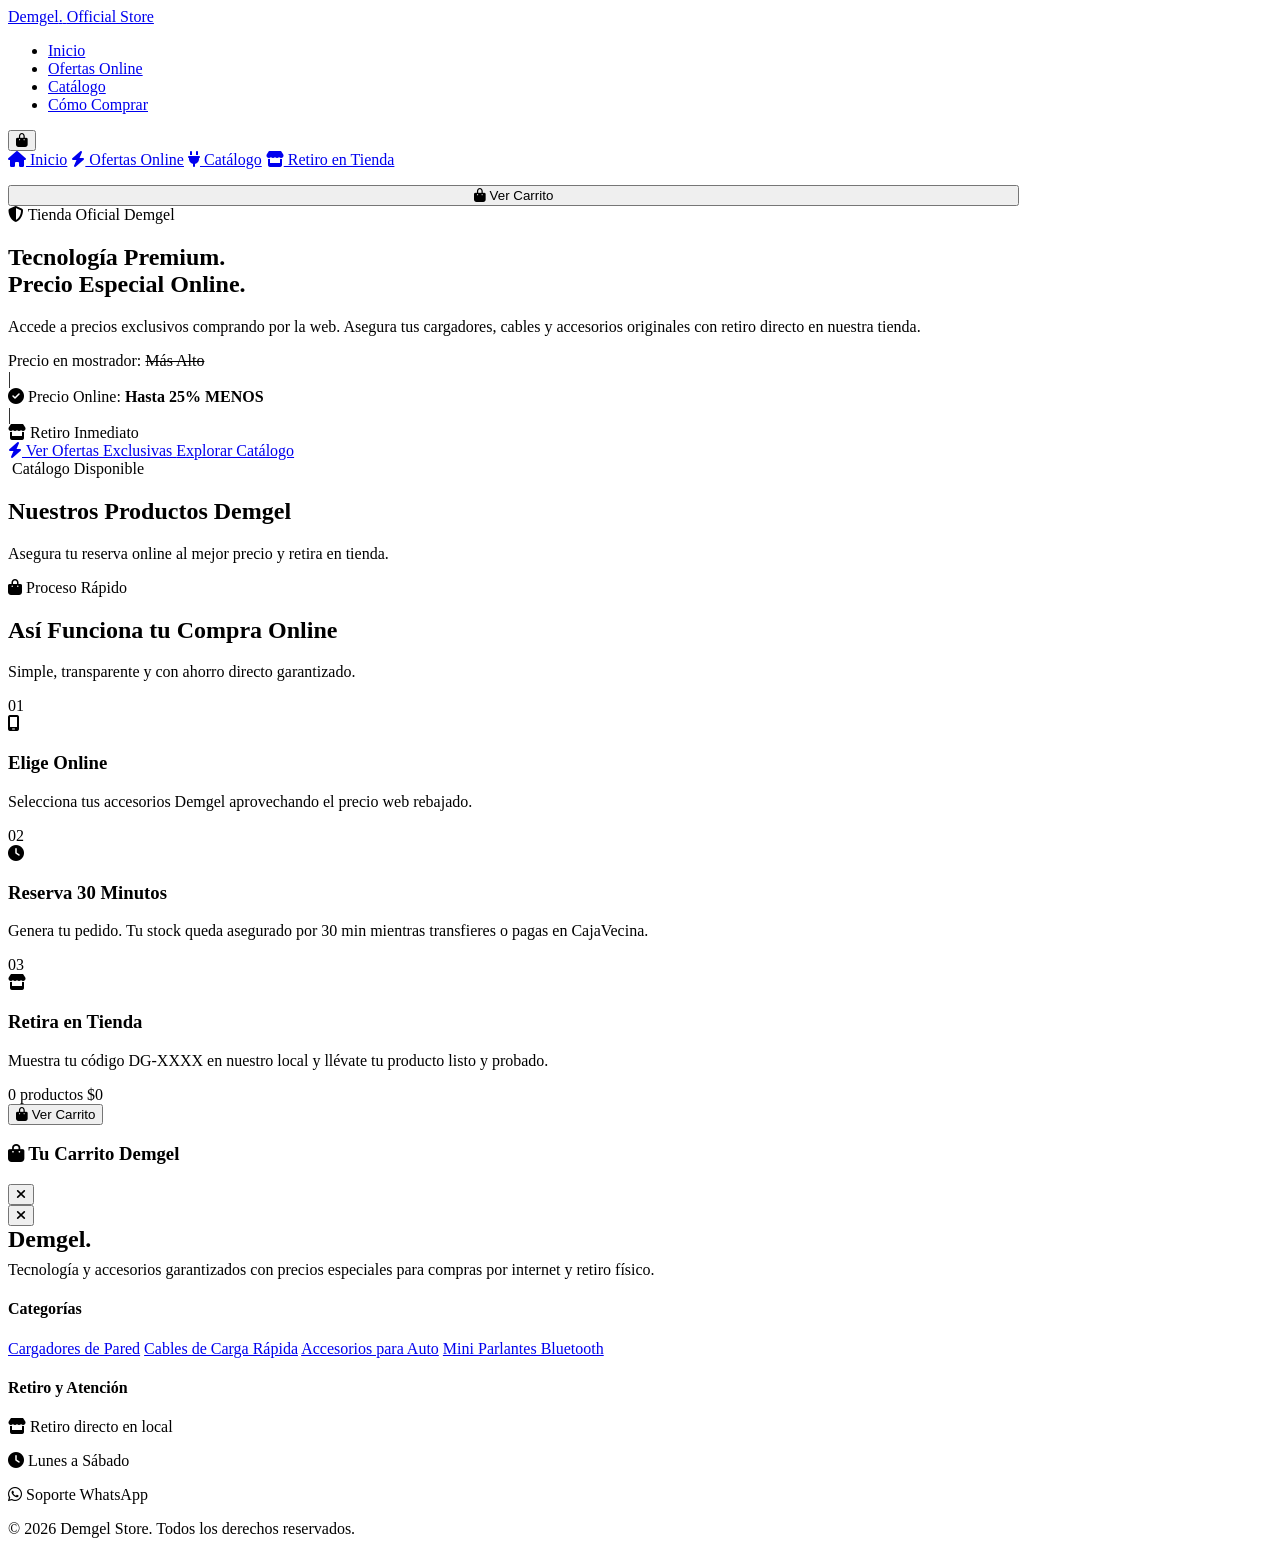
==== index.html @ e1cddb4c "Upload index.html" ====
<!DOCTYPE html>
<html lang="es">
<head>
    <meta charset="UTF-8">
    <meta name="viewport" content="width=device-width, initial-scale=1.0">
    <title>Demgel Store | Accesorios y Tecnología Premium</title>
    <meta name="description" content="Tienda oficial Demgel. Compra cargadores, cables y accesorios a precio exclusivo online con retiro presencial en tienda.">
    
    <!-- Google Fonts: Outfit -->
    <link rel="preconnect" href="https://fonts.googleapis.com">
    <link rel="preconnect" href="https://fonts.gstatic.com" crossorigin>
    <link href="https://fonts.googleapis.com/css2?family=Outfit:wght@300;400;600;700;800;900&display=swap" rel="stylesheet">
    
    <!-- Font Awesome Icons -->
    <link rel="stylesheet" href="https://cdnjs.cloudflare.com/ajax/libs/font-awesome/6.4.0/css/all.min.css">
    
    <!-- Stylesheet -->
    <link rel="stylesheet" href="css/style.css">
    <link rel="stylesheet" href="css/ofertas.css">
</head>
<body>

    <!-- ── Header / Navegación ── -->
    <header id="main-header">
        <nav class="container">
            <a href="index.html" class="logo">
                <span class="brand">Demgel<span>.</span></span>
                <span class="tagline">Official Store</span>
            </a>

            <ul class="nav-links">
                <li><a href="index.html" class="active">Inicio</a></li>
                <li><a href="#catalogo">Ofertas Online</a></li>
                <li><a href="#catalogo">Catálogo</a></li>
                <li><a href="#como-comprar">Cómo Comprar</a></li>
            </ul>

            <div class="nav-actions">
                <button class="nav-cart-btn" aria-label="Ver Carrito">
                    <i class="fas fa-shopping-bag"></i>
                    <span class="cart-counter-badge" style="display: none;">0</span>
                </button>
                <div class="nav-hamburger" id="mobile-menu-btn" role="button" aria-label="Menú móvil">
                    <span></span>
                    <span></span>
                    <span></span>
                </div>
            </div>
        </nav>
    </header>

    <!-- ── Menú Móvil Fullscreen ── -->
    <div id="mobile-menu" class="mobile-menu">
        <a href="index.html"><i class="fas fa-home"></i> Inicio</a>
        <a href="#catalogo"><i class="fas fa-bolt"></i> Ofertas Online</a>
        <a href="#catalogo"><i class="fas fa-plug"></i> Catálogo</a>
        <a href="#como-comprar"><i class="fas fa-store"></i> Retiro en Tienda</a>
        <button class="btn-primary mobile-cart-btn" style="margin-top: 1rem; width: 80%;">
            <i class="fas fa-shopping-bag"></i> Ver Carrito
        </button>
    </div>

    <!-- ── Banner Dinámico de Campaña QR (visible si source=flyer) ── -->
    <div id="qr-campaign-banner" class="qr-campaign-banner"></div>

    <main>
        <!-- ====== HERO SECTION ====== -->
        <section class="hero">
            <div class="hero-glow"></div>
            <div class="container hero-content">
                <div class="hero-eyebrow">
                    <i class="fas fa-shield-alt"></i> Tienda Oficial Demgel
                </div>

                <h1 class="hero-title">
                    Tecnología Premium.<br>
                    <span class="text-gradient">Precio Especial Online.</span>
                </h1>

                <p class="hero-subtitle">
                    Accede a precios exclusivos comprando por la web. Asegura tus cargadores, cables y accesorios originales con retiro directo en nuestra tienda.
                </p>

                <!-- Comparativa de Precios Hero -->
                <div class="hero-price-comparison-pill">
                    <div class="pill-item-store">
                        Precio en mostrador: <del>Más Alto</del>
                    </div>
                    <div class="pill-sep">|</div>
                    <div class="pill-item-online">
                        <i class="fas fa-check-circle"></i> Precio Online: <strong>Hasta 25% MENOS</strong>
                    </div>
                    <div class="pill-sep">|</div>
                    <div class="pill-item-store">
                        <i class="fas fa-store"></i> Retiro Inmediato
                    </div>
                </div>

                <div class="hero-actions">
                    <a href="#catalogo" class="btn-primary">
                        <i class="fas fa-bolt"></i> Ver Ofertas Exclusivas
                    </a>
                    <a href="#catalogo" class="btn-secondary">
                        Explorar Catálogo
                    </a>
                </div>
            </div>
        </section>

        <!-- ====== BARRA DE CATEGORÍAS ====== -->
        <section class="categories-section">
            <div class="container">
                <div id="categories-bar" class="categories-bar">
                    <!-- Inyectado dinámicamente por app.js -->
                </div>
            </div>
        </section>

        <!-- ====== CATÁLOGO DE PRODUCTOS ====== -->
        <section id="catalogo" class="products-section">
            <div class="container">
                <div class="section-header">
                    <div class="section-eyebrow">
                        <i class="fas fa-sparkles"></i> Catálogo Disponible
                    </div>
                    <h2 class="section-title">Nuestros Productos <span class="text-gradient">Demgel</span></h2>
                    <p class="section-subtitle">Asegura tu reserva online al mejor precio y retira en tienda.</p>
                </div>

                <div id="products-grid" class="products-grid">
                    <!-- Inyectado dinámicamente por app.js -->
                </div>
            </div>
        </section>

        <!-- ====== CÓMO COMPRAR (3 PASOS) ====== -->
        <section id="como-comprar" class="how-it-works">
            <div class="container">
                <div class="section-header">
                    <div class="section-eyebrow"><i class="fas fa-shopping-bag"></i> Proceso Rápido</div>
                    <h2 class="section-title">Así Funciona tu <span class="text-gradient">Compra Online</span></h2>
                    <p class="section-subtitle">Simple, transparente y con ahorro directo garantizado.</p>
                </div>

                <div class="how-steps">
                    <div class="step-card">
                        <div class="step-num">01</div>
                        <div class="step-icon"><i class="fas fa-mobile-screen"></i></div>
                        <h3>Elige Online</h3>
                        <p>Selecciona tus accesorios Demgel aprovechando el precio web rebajado.</p>
                    </div>

                    <div class="step-card">
                        <div class="step-num">02</div>
                        <div class="step-icon"><i class="fas fa-clock"></i></div>
                        <h3>Reserva 30 Minutos</h3>
                        <p>Genera tu pedido. Tu stock queda asegurado por 30 min mientras transfieres o pagas en CajaVecina.</p>
                    </div>

                    <div class="step-card">
                        <div class="step-num">03</div>
                        <div class="step-icon"><i class="fas fa-store"></i></div>
                        <h3>Retira en Tienda</h3>
                        <p>Muestra tu código DG-XXXX en nuestro local y llévate tu producto listo y probado.</p>
                    </div>
                </div>
            </div>
        </section>
    </main>

    <!-- ====== BARRA FLOTANTE MÓVIL (STICKY QUICK CART) ====== -->
    <div id="mobile-sticky-cart" class="mobile-sticky-cart-bar" aria-live="polite">
        <div class="mobile-sticky-cart-content">
            <div class="mobile-sticky-cart-info">
                <span id="mobile-cart-items-count" class="mobile-sticky-cart-count">0 productos</span>
                <span id="mobile-cart-total-val" class="mobile-sticky-cart-total">$0</span>
            </div>
            <button id="mobile-cart-cta-btn" class="mobile-sticky-cart-cta" onclick="DemgelCart.openDrawer()">
                <i class="fas fa-shopping-bag"></i> Ver Carrito
            </button>
        </div>
    </div>

    <!-- ====== SLIDE-OVER DRAWER DEL CARRITO ====== -->
    <div id="cart-drawer-overlay" class="cart-drawer-overlay"></div>
    <aside id="cart-drawer" class="cart-drawer" aria-label="Carrito de compras">
        <div class="cart-drawer__header">
            <h3 class="cart-drawer__title">
                <i class="fas fa-shopping-bag"></i> Tu Carrito Demgel
            </h3>
            <button id="cart-drawer-close" class="cart-drawer__close" aria-label="Cerrar carrito">
                <i class="fas fa-times"></i>
            </button>
        </div>

        <div id="cart-drawer-items" class="cart-drawer__items">
            <!-- Items inyectados por cart.js -->
        </div>

        <div id="cart-drawer-empty" class="cart-drawer__empty" style="display: none;">
            <i class="fas fa-shopping-cart"></i>
            <h4>Tu carrito está vacío</h4>
            <p>Agrega cargadores, cables o parlantes para asegurar tu precio online.</p>
        </div>

        <div id="cart-drawer-footer" class="cart-drawer__footer" style="display: none;">
            <div class="cart-pickup-notice">
                <i class="fas fa-store"></i> Modalidad: Retiro Presencial en Tienda
            </div>
            <div class="cart-summary-line">
                <span>Precio normal en mostrador:</span>
                <span id="cart-total-store">$0</span>
            </div>
            <div class="cart-summary-line cart-summary-line--savings">
                <span><i class="fas fa-tag"></i> Ahorro total online:</span>
                <span id="cart-total-savings">$0</span>
            </div>
            <div class="cart-summary-total">
                <span>Total a Pagar:</span>
                <span id="cart-total-online">$0</span>
            </div>
            <button id="cart-checkout-btn" class="btn-primary btn-checkout">
                Continuar al Pago <i class="fas fa-arrow-right"></i>
            </button>
        </div>
    </aside>

    <!-- ====== MODAL DE FICHA DE PRODUCTO ====== -->
    <div id="product-modal" class="product-modal" aria-hidden="true">
        <div class="product-modal__content">
            <button id="product-modal-close" class="product-modal__close" aria-label="Cerrar ventana">
                <i class="fas fa-times"></i>
            </button>
            <div id="product-modal-body">
                <!-- Inyectado por app.js -->
            </div>
        </div>
    </div>

    <!-- ====== NOTIFICACIÓN TOAST DE CARRITO ====== -->
    <div id="cart-toast" class="cart-toast" aria-live="polite">
        <div class="cart-toast__content" id="cart-toast-body">
            <!-- Inyectado por cart.js -->
        </div>
    </div>

    <!-- ====== FOOTER ====== -->
    <footer>
        <div class="container">
            <div class="footer-content">
                <div class="footer-col">
                    <span class="brand" style="font-size: 1.5rem; font-weight: 800;">Demgel<span style="color: var(--primary);">.</span></span>
                    <p style="margin-top: 0.5rem;">Tecnología y accesorios garantizados con precios especiales para compras por internet y retiro físico.</p>
                </div>
                <div class="footer-col">
                    <h4>Categorías</h4>
                    <a href="#catalogo">Cargadores de Pared</a>
                    <a href="#catalogo">Cables de Carga Rápida</a>
                    <a href="#catalogo">Accesorios para Auto</a>
                    <a href="#catalogo">Mini Parlantes Bluetooth</a>
                </div>
                <div class="footer-col">
                    <h4>Retiro y Atención</h4>
                    <p><i class="fas fa-store" style="color: var(--primary);"></i> Retiro directo en local</p>
                    <p><i class="fas fa-clock" style="color: var(--primary);"></i> Lunes a Sábado</p>
                    <p><i class="fab fa-whatsapp" style="color: var(--accent-green);"></i> Soporte WhatsApp</p>
                </div>
            </div>
            <div class="footer-bottom">
                <p>&copy; 2026 Demgel Store. Todos los derechos reservados.</p>
            </div>
        </div>
    </footer>

    <!-- Scripts -->
    <script src="js/supabaseClient.js"></script>
    <script src="js/data.js"></script>
    <script src="js/analytics.js"></script>
    <script src="js/cart.js"></script>
    <script src="js/app.js"></script>

    <script>
        // Sincronizar barra flotante inferior táctil en móviles
        function syncMobileStickyCart() {
            if (typeof DemgelCart === "undefined") return;
            const summary = DemgelCart.getSummary();
            const bar = document.getElementById("mobile-sticky-cart");
            const countEl = document.getElementById("mobile-cart-items-count");
            const totalEl = document.getElementById("mobile-cart-total-val");
            if (!bar) return;

            if (summary.totalItems > 0 && window.innerWidth < 768) {
                bar.style.display = "block";
                if (countEl) countEl.textContent = `${summary.totalItems} ${summary.totalItems === 1 ? 'producto' : 'productos'} online`;
                if (totalEl) totalEl.textContent = formatCLP(summary.totalOnline);
            } else {
                bar.style.display = "none";
            }
        }

        window.addEventListener("resize", syncMobileStickyCart);
        document.addEventListener("demgel:cart_updated", syncMobileStickyCart);
        document.addEventListener("DOMContentLoaded", () => {
            setTimeout(syncMobileStickyCart, 300);
            const badge = document.querySelector(".cart-counter-badge");
            if (badge) {
                const observer = new MutationObserver(syncMobileStickyCart);
                observer.observe(badge, { childList: true, characterData: true, subtree: true });
            }
        });
    </script>
</body>

</html>
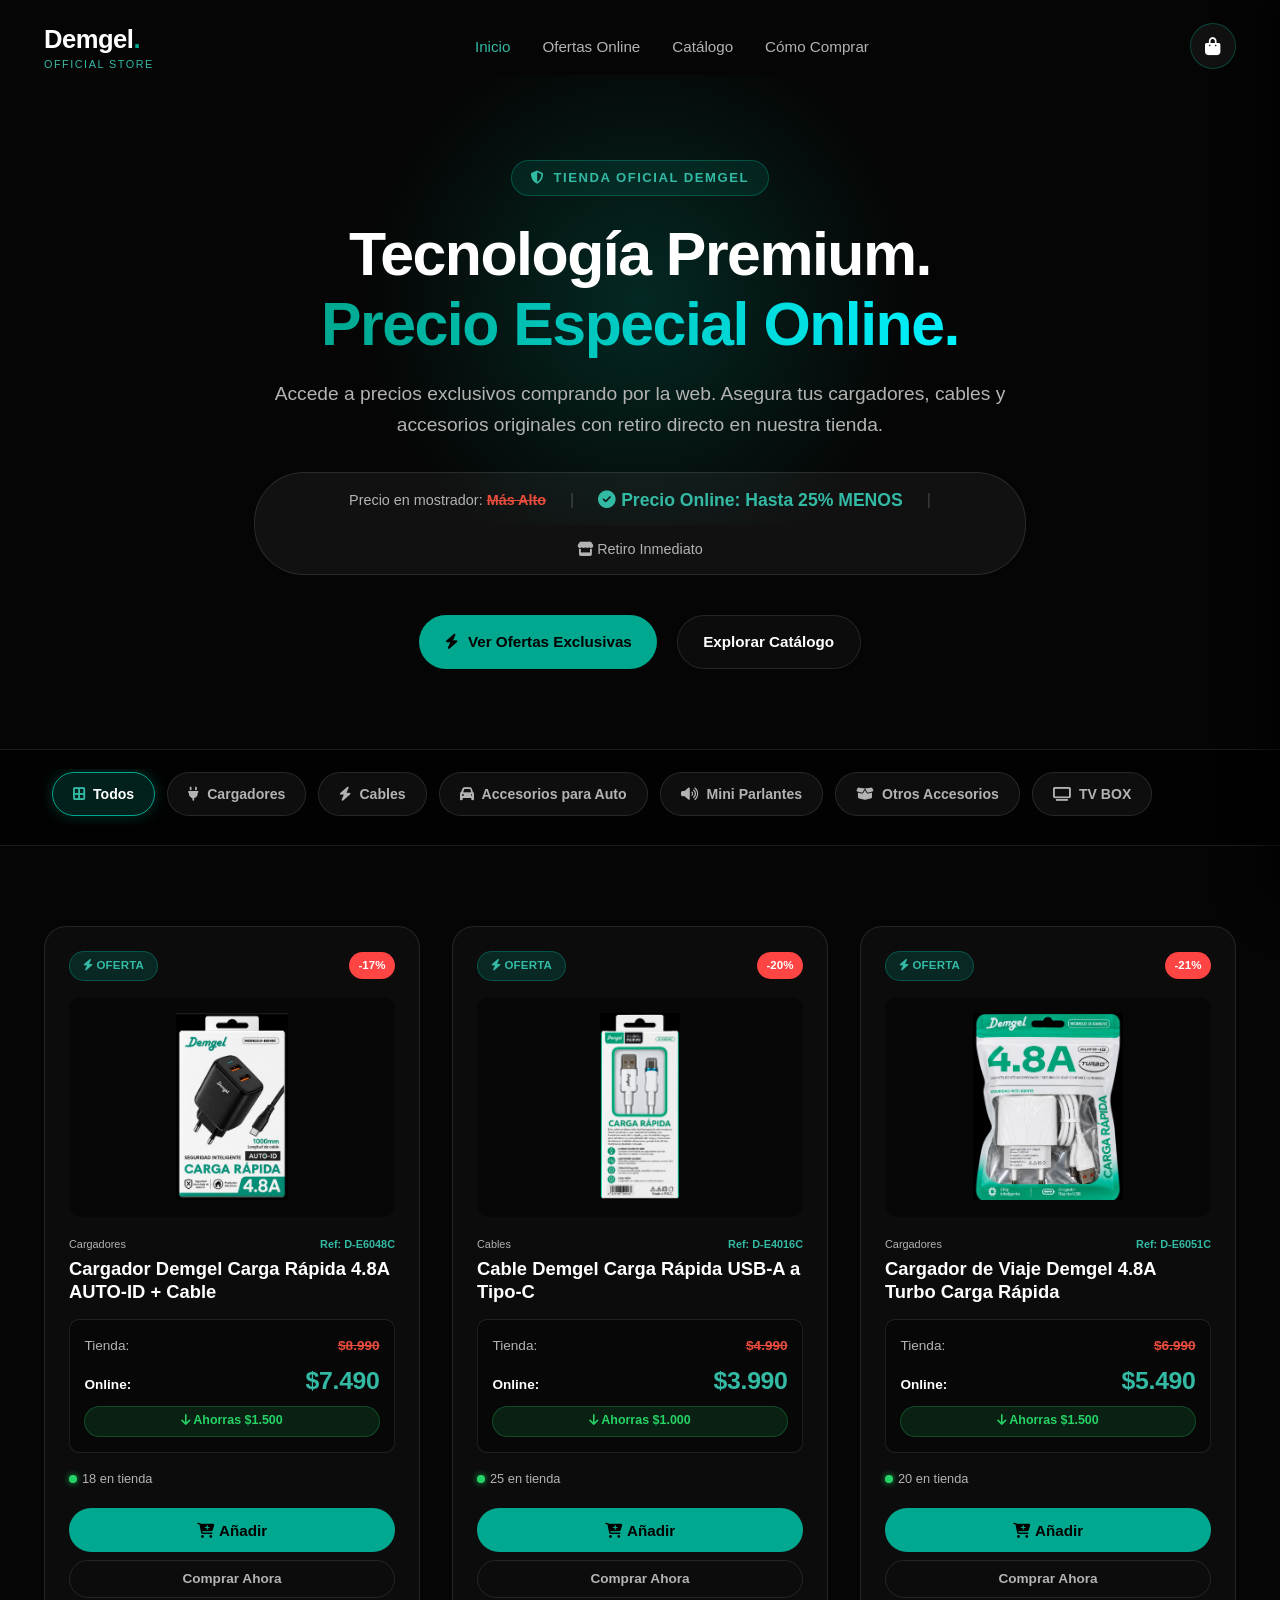
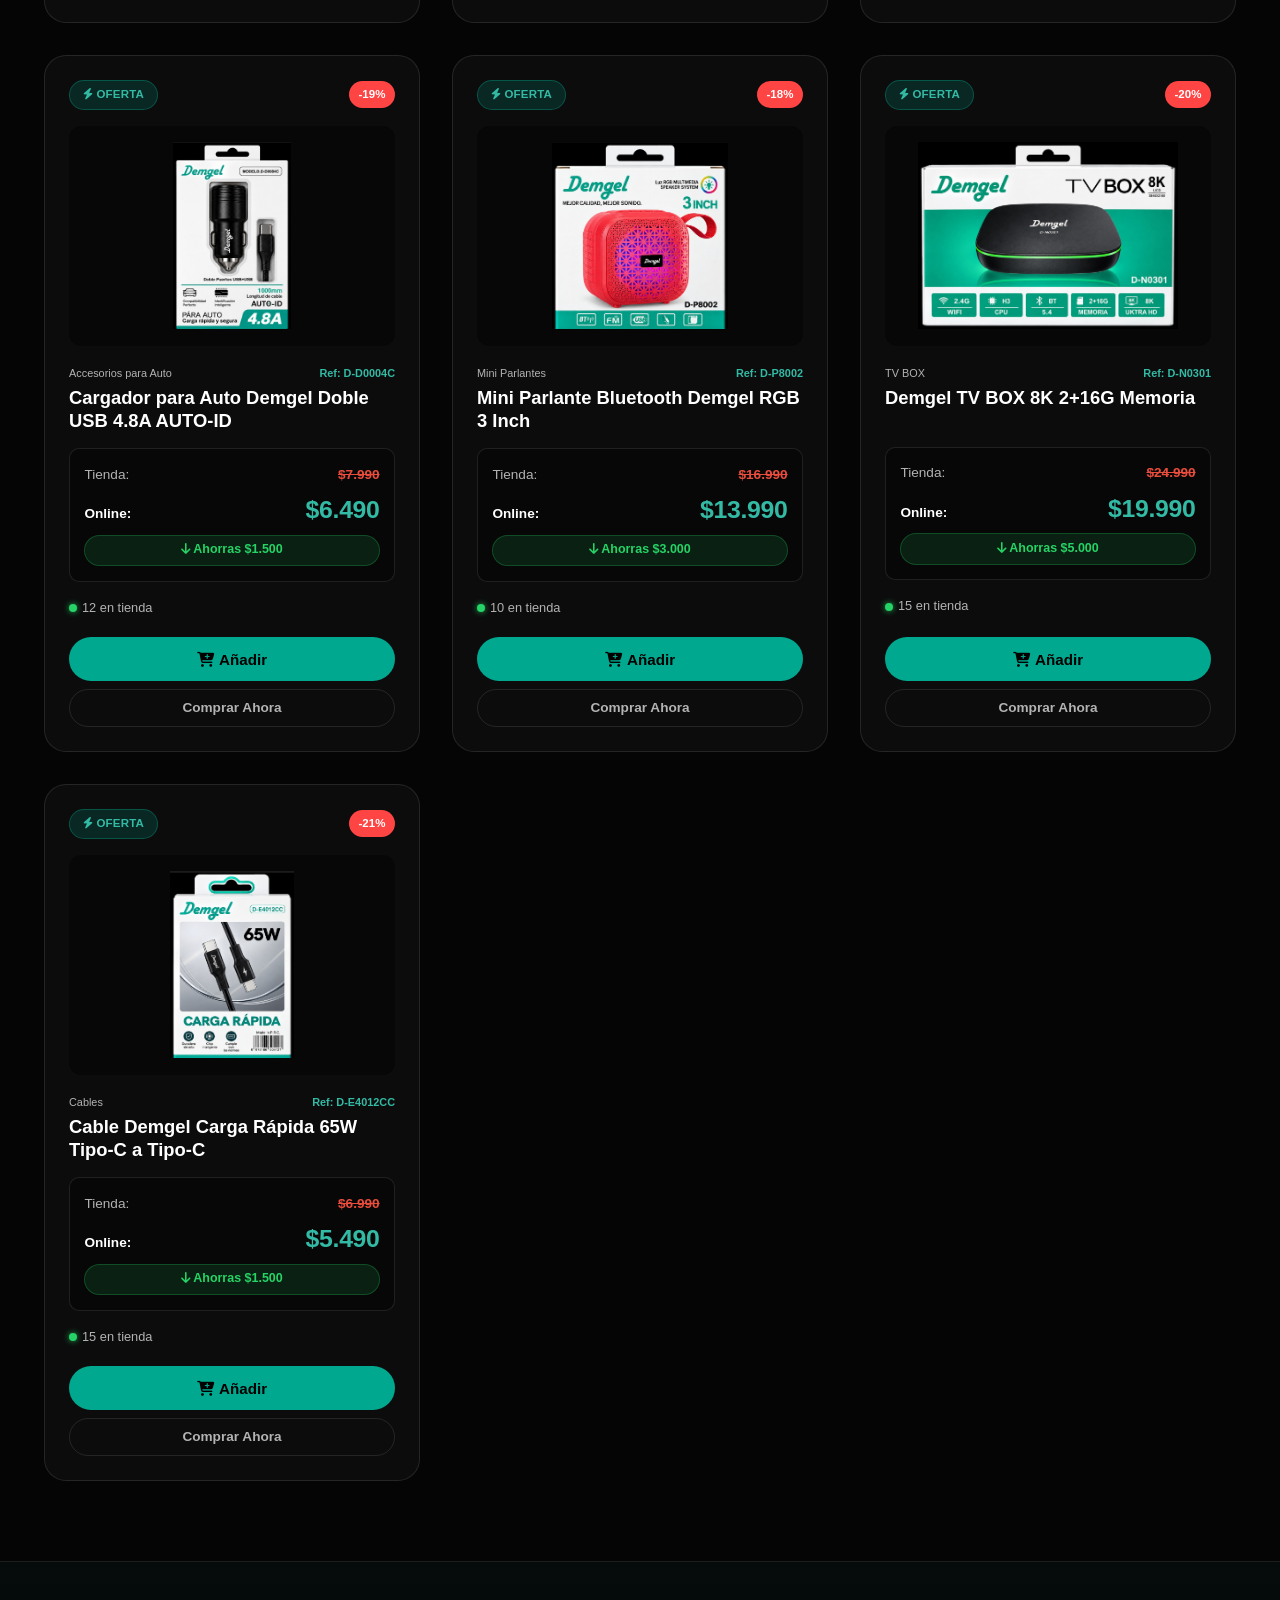
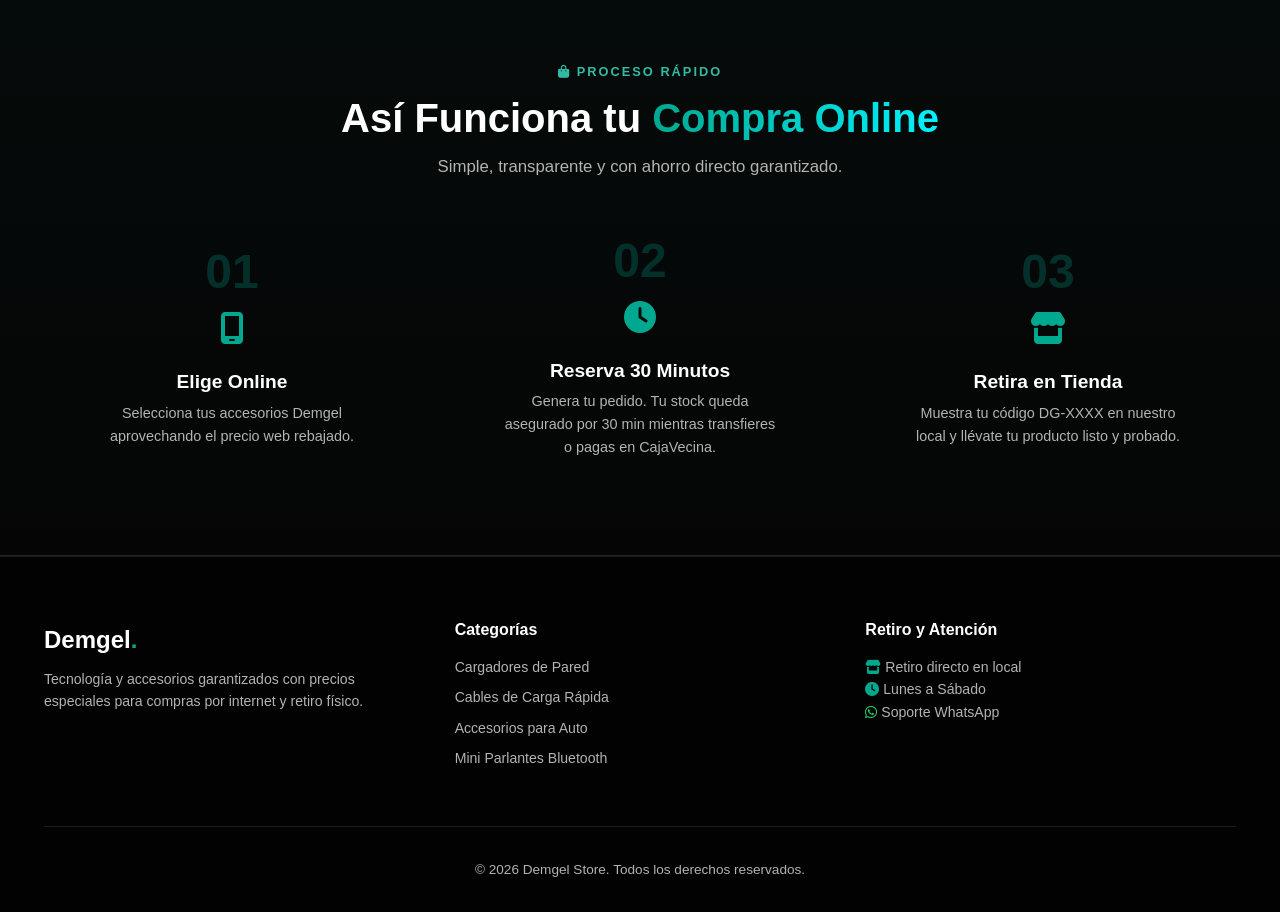
==== commit 70e496d5: "Upload index.html" ====
--- a/index.html
+++ b/index.html
@@ -119,14 +119,6 @@
         <!-- ====== CATÁLOGO DE PRODUCTOS ====== -->
         <section id="catalogo" class="products-section">
             <div class="container">
-                <div class="section-header">
-                    <div class="section-eyebrow">
-                        <i class="fas fa-sparkles"></i> Catálogo Disponible
-                    </div>
-                    <h2 class="section-title">Nuestros Productos <span class="text-gradient">Demgel</span></h2>
-                    <p class="section-subtitle">Asegura tu reserva online al mejor precio y retira en tienda.</p>
-                </div>
-
                 <div id="products-grid" class="products-grid">
                     <!-- Inyectado dinámicamente por app.js -->
                 </div>
@@ -273,11 +265,11 @@
     </footer>
 
     <!-- Scripts -->
-    <script src="js/supabaseClient.js"></script>
-    <script src="js/data.js"></script>
-    <script src="js/analytics.js"></script>
-    <script src="js/cart.js"></script>
-    <script src="js/app.js"></script>
+    <script src="js/supabaseClient.js?v=3.0"></script>
+    <script src="js/data.js?v=3.0"></script>
+    <script src="js/analytics.js?v=3.0"></script>
+    <script src="js/cart.js?v=3.0"></script>
+    <script src="js/app.js?v=3.0"></script>
 
     <script>
         // Sincronizar barra flotante inferior táctil en móviles
--- a/css/style.css
+++ b/css/style.css
@@ -0,0 +1,2313 @@
+/* ====================================================================
+   TIENDA OFICIAL DEMGEL - SISTEMA DE DISEÑO PREMIUM (FASE 2C)
+   Colores: #050505 (Negro Oled), #00A88F (Teal Demgel), #00F2FE (Cyan)
+   Tipografía: 'Outfit', sans-serif
+   ==================================================================== */
+
+:root {
+    --primary: #00A88F;
+    --primary-dark: #007D6A;
+    --primary-light: #33BAA5;
+    --accent-cyan: #00F2FE;
+    --accent-green: #25D366;
+    --accent-gold: #FFD700;
+    --accent-red: #FF4444;
+    --bg: #050505;
+    --surface: rgba(255, 255, 255, 0.05);
+    --surface-hover: rgba(255, 255, 255, 0.08);
+    --glass: rgba(255, 255, 255, 0.03);
+    --glass-border: rgba(255, 255, 255, 0.1);
+    --glass-border-teal: rgba(0, 168, 143, 0.35);
+    --text-main: #FFFFFF;
+    --text-muted: #B3B3B3;
+    --radius-pill: 50px;
+    --radius-card: 22px;
+    --radius-sm: 12px;
+    --transition: all 0.35s cubic-bezier(0.165, 0.84, 0.44, 1);
+}
+
+* {
+    margin: 0;
+    padding: 0;
+    box-sizing: border-box;
+}
+
+html {
+    scroll-behavior: smooth;
+}
+
+body {
+    font-family: 'Outfit', sans-serif;
+    background-color: var(--bg);
+    color: var(--text-main);
+    line-height: 1.6;
+    overflow-x: hidden;
+    min-height: 100vh;
+}
+
+.container {
+    max-width: 1240px;
+    margin: 0 auto;
+    padding: 0 0.85rem;
+}
+
+@media (min-width: 768px) {
+    .container {
+        padding: 0 1.5rem;
+    }
+}
+
+/* --- Tipografía y Títulos --- */
+h1, h2, h3, h4 {
+    font-weight: 800;
+    line-height: 1.15;
+}
+
+.text-gradient {
+    background: linear-gradient(90deg, var(--primary), var(--accent-cyan));
+    -webkit-background-clip: text;
+    -webkit-text-fill-color: transparent;
+}
+
+/* --- Botones --- */
+.btn-primary {
+    display: inline-flex;
+    align-items: center;
+    justify-content: center;
+    gap: 10px;
+    padding: 0.85rem 1.6rem;
+    background: var(--primary);
+    color: #000000;
+    text-decoration: none;
+    font-weight: 700;
+    font-size: 0.95rem;
+    border-radius: var(--radius-pill);
+    border: none;
+    cursor: pointer;
+    transition: var(--transition);
+}
+
+.btn-primary:hover {
+    background: var(--primary-light);
+    transform: translateY(-2px);
+    box-shadow: 0 8px 24px rgba(0, 168, 143, 0.35);
+}
+
+.btn-secondary {
+    display: inline-flex;
+    align-items: center;
+    justify-content: center;
+    gap: 8px;
+    padding: 0.85rem 1.6rem;
+    background: var(--glass);
+    color: #FFFFFF;
+    text-decoration: none;
+    font-weight: 600;
+    font-size: 0.95rem;
+    border-radius: var(--radius-pill);
+    border: 1px solid var(--glass-border);
+    cursor: pointer;
+    transition: var(--transition);
+}
+
+.btn-secondary:hover {
+    background: rgba(255, 255, 255, 0.1);
+    border-color: #FFFFFF;
+}
+
+/* --- Header y Navegación --- */
+#main-header {
+    position: fixed;
+    top: 0;
+    left: 0;
+    width: 100%;
+    z-index: 1000;
+    padding: 1.2rem 0;
+    transition: var(--transition);
+}
+
+#main-header.scrolled {
+    background: rgba(5, 5, 5, 0.88);
+    backdrop-filter: blur(14px);
+    padding: 0.8rem 0;
+    border-bottom: 1px solid var(--glass-border);
+}
+
+nav.container {
+    display: flex;
+    justify-content: space-between;
+    align-items: center;
+}
+
+.logo {
+    display: flex;
+    flex-direction: column;
+    text-decoration: none;
+    color: white;
+}
+
+.logo .brand {
+    font-size: 1.6rem;
+    font-weight: 800;
+    letter-spacing: -0.5px;
+}
+
+.logo .brand span {
+    color: var(--primary);
+}
+
+.logo .tagline {
+    font-size: 0.68rem;
+    color: var(--primary-light);
+    text-transform: uppercase;
+    letter-spacing: 1.5px;
+    margin-top: -4px;
+}
+
+.nav-links {
+    display: flex;
+    list-style: none;
+    gap: 2rem;
+    align-items: center;
+}
+
+.nav-links a {
+    color: var(--text-muted);
+    text-decoration: none;
+    font-weight: 500;
+    font-size: 0.95rem;
+    transition: var(--transition);
+}
+
+.nav-links a:hover,
+.nav-links a.active {
+    color: var(--primary-light);
+}
+
+.nav-actions {
+    display: flex;
+    align-items: center;
+    gap: 1rem;
+}
+
+/* Botón Carrito con Contador */
+.nav-cart-btn {
+    position: relative;
+    background: var(--surface);
+    border: 1px solid var(--glass-border-teal);
+    color: white;
+    width: 46px;
+    height: 46px;
+    border-radius: 50%;
+    display: flex;
+    align-items: center;
+    justify-content: center;
+    font-size: 1.1rem;
+    cursor: pointer;
+    transition: var(--transition);
+}
+
+.nav-cart-btn:hover {
+    background: rgba(0, 168, 143, 0.15);
+    border-color: var(--primary);
+    transform: scale(1.05);
+}
+
+.cart-counter-badge {
+    position: absolute;
+    top: -4px;
+    right: -4px;
+    background: var(--primary);
+    color: black;
+    font-size: 0.72rem;
+    font-weight: 800;
+    min-width: 20px;
+    height: 20px;
+    border-radius: 50%;
+    display: flex;
+    align-items: center;
+    justify-content: center;
+    padding: 0 4px;
+    box-shadow: 0 2px 8px rgba(0, 0, 0, 0.5);
+}
+
+/* Hamburguesa */
+.nav-hamburger {
+    display: none;
+    flex-direction: column;
+    gap: 5px;
+    cursor: pointer;
+    padding: 6px;
+}
+
+.nav-hamburger span {
+    width: 24px;
+    height: 2px;
+    background: white;
+    border-radius: 2px;
+    transition: transform 0.3s ease, opacity 0.3s ease;
+}
+
+.nav-hamburger.active span:nth-child(1) { transform: translateY(7px) rotate(45deg); }
+.nav-hamburger.active span:nth-child(2) { opacity: 0; }
+.nav-hamburger.active span:nth-child(3) { transform: translateY(-7px) rotate(-45deg); }
+
+/* Menú Móvil */
+.mobile-menu {
+    position: fixed;
+    top: 0;
+    left: 0;
+    width: 100%;
+    height: 100vh;
+    background: rgba(5, 5, 5, 0.98);
+    backdrop-filter: blur(20px);
+    z-index: 999;
+    display: flex;
+    flex-direction: column;
+    justify-content: center;
+    align-items: center;
+    gap: 1.5rem;
+    opacity: 0;
+    pointer-events: none;
+    transition: opacity 0.35s ease;
+}
+
+.mobile-menu.open {
+    opacity: 1;
+    pointer-events: all;
+}
+
+.mobile-menu a {
+    color: var(--text-muted);
+    font-size: 1.3rem;
+    font-weight: 700;
+    text-decoration: none;
+    display: flex;
+    align-items: center;
+    gap: 12px;
+    transition: var(--transition);
+}
+
+.mobile-menu a:hover {
+    color: var(--primary);
+}
+
+/* --- Banner de Campaña QR --- */
+.qr-campaign-banner {
+    display: none;
+    background: linear-gradient(90deg, rgba(0, 168, 143, 0.25) 0%, rgba(0, 242, 254, 0.2) 100%);
+    border-bottom: 1px solid var(--primary);
+    padding: 0.8rem 0;
+    margin-top: 72px;
+    text-align: center;
+}
+
+.qr-banner-content {
+    display: flex;
+    align-items: center;
+    justify-content: center;
+    gap: 1rem;
+    flex-wrap: wrap;
+}
+
+.qr-banner-badge {
+    background: var(--primary);
+    color: black;
+    font-size: 0.75rem;
+    font-weight: 800;
+    padding: 0.25rem 0.8rem;
+    border-radius: var(--radius-pill);
+    letter-spacing: 1px;
+}
+
+.qr-banner-content p {
+    font-size: 0.9rem;
+    font-weight: 600;
+    color: #FFFFFF;
+}
+
+/* --- Hero Section --- */
+.hero {
+    position: relative;
+    padding: 10rem 0 5rem;
+    overflow: hidden;
+    text-align: center;
+}
+
+.hero-glow {
+    position: absolute;
+    top: 10%;
+    left: 50%;
+    transform: translateX(-50%);
+    width: 650px;
+    height: 450px;
+    background: radial-gradient(circle, rgba(0, 168, 143, 0.22) 0%, transparent 70%);
+    pointer-events: none;
+    z-index: 1;
+}
+
+.hero-content {
+    position: relative;
+    z-index: 2;
+    max-width: 820px;
+    margin: 0 auto;
+}
+
+.hero-eyebrow {
+    display: inline-flex;
+    align-items: center;
+    gap: 8px;
+    background: rgba(0, 168, 143, 0.12);
+    border: 1px solid var(--glass-border-teal);
+    border-radius: var(--radius-pill);
+    padding: 0.4rem 1.2rem;
+    font-size: 0.82rem;
+    font-weight: 700;
+    color: var(--primary-light);
+    letter-spacing: 1.5px;
+    text-transform: uppercase;
+    margin-bottom: 1.5rem;
+}
+
+.hero-title {
+    font-size: 3.8rem;
+    letter-spacing: -1.5px;
+    margin-bottom: 1.2rem;
+}
+
+.hero-subtitle {
+    font-size: 1.2rem;
+    color: var(--text-muted);
+    margin-bottom: 2rem;
+    line-height: 1.6;
+}
+
+.hero-price-comparison-pill {
+    display: inline-flex;
+    align-items: center;
+    gap: 1.5rem;
+    background: var(--surface);
+    border: 1px solid var(--glass-border);
+    border-radius: var(--radius-pill);
+    padding: 0.8rem 1.8rem;
+    margin-bottom: 2.5rem;
+    flex-wrap: wrap;
+    justify-content: center;
+}
+
+.pill-item-store {
+    font-size: 0.9rem;
+    color: var(--text-muted);
+}
+.pill-item-store del { color: #E74C3C; font-weight: 700; }
+
+.pill-sep {
+    color: rgba(255, 255, 255, 0.2);
+}
+
+.pill-item-online {
+    font-size: 1.1rem;
+    font-weight: 800;
+    color: var(--primary-light);
+}
+
+.hero-actions {
+    display: flex;
+    justify-content: center;
+    gap: 1.2rem;
+    flex-wrap: wrap;
+}
+
+/* --- Barra de Categorías Responsiva (Mobile-First) --- */
+.categories-section {
+    padding: 1.2rem 0;
+    border-top: 1px solid var(--glass-border);
+    border-bottom: 1px solid var(--glass-border);
+    background: rgba(0, 0, 0, 0.5);
+    position: relative;
+    overflow: hidden;
+}
+
+.categories-bar {
+    display: flex;
+    gap: 0.75rem;
+    overflow-x: auto;
+    padding: 0.2rem 0.5rem 0.6rem;
+    scrollbar-width: none; /* Firefox */
+    scroll-snap-type: x mandatory;
+    scroll-behavior: smooth;
+    -webkit-overflow-scrolling: touch;
+}
+.categories-bar::-webkit-scrollbar { display: none; }
+
+.category-pill {
+    display: inline-flex;
+    align-items: center;
+    gap: 8px;
+    background: var(--surface);
+    border: 1px solid var(--glass-border);
+    color: var(--text-muted);
+    padding: 0.65rem 1.25rem;
+    border-radius: var(--radius-pill);
+    font-size: 0.88rem;
+    font-weight: 600;
+    cursor: pointer;
+    white-space: nowrap;
+    scroll-snap-align: start;
+    min-height: 44px; /* Área táctil táctica para móviles */
+    touch-action: manipulation;
+    flex-shrink: 0;
+    transition: var(--transition-fast);
+}
+
+.category-pill:hover,
+.category-pill.active {
+    background: rgba(0, 168, 143, 0.18);
+    border-color: var(--primary);
+    color: #FFFFFF;
+    box-shadow: 0 0 16px rgba(0, 168, 143, 0.3);
+}
+
+.category-pill.active i {
+    color: var(--primary-light);
+}
+
+/* --- Catálogo y Grid de Productos --- */
+.products-section {
+    padding: 5rem 0;
+}
+
+.section-header {
+    text-align: center;
+    margin-bottom: 3.5rem;
+}
+
+.section-eyebrow {
+    display: inline-flex;
+    align-items: center;
+    gap: 6px;
+    color: var(--primary-light);
+    font-size: 0.8rem;
+    font-weight: 700;
+    letter-spacing: 2px;
+    text-transform: uppercase;
+    margin-bottom: 0.8rem;
+}
+
+.section-title {
+    font-size: 2.5rem;
+    margin-bottom: 0.8rem;
+}
+
+.section-subtitle {
+    color: var(--text-muted);
+    font-size: 1.05rem;
+}
+
+/* --- Catálogo y Grid de Productos (Mobile-First: 2 Columnas) --- */
+.products-grid {
+    display: grid;
+    grid-template-columns: repeat(2, 1fr);
+    gap: 0.65rem;
+}
+
+/* --- Tarjeta de Producto en Móvil (2 Columnas Compacta) --- */
+.product-card {
+    background: var(--glass);
+    border: 1px solid var(--glass-border);
+    border-radius: 16px;
+    padding: 0.75rem;
+    display: flex;
+    flex-direction: column;
+    position: relative;
+    overflow: hidden;
+    transition: var(--transition);
+}
+
+.product-card__badges {
+    display: flex;
+    justify-content: space-between;
+    align-items: center;
+    gap: 4px;
+    margin-bottom: 0.45rem;
+    position: relative;
+    z-index: 3;
+}
+
+.badge-online-offer {
+    background: rgba(0, 168, 143, 0.18);
+    border: 1px solid var(--glass-border-teal);
+    color: var(--primary-light);
+    font-size: 0.62rem;
+    font-weight: 800;
+    padding: 0.2rem 0.45rem;
+    border-radius: var(--radius-pill);
+    letter-spacing: 0.2px;
+    white-space: nowrap;
+}
+
+.badge-discount {
+    background: var(--accent-red);
+    color: white;
+    font-size: 0.65rem;
+    font-weight: 800;
+    padding: 0.15rem 0.45rem;
+    border-radius: var(--radius-pill);
+    white-space: nowrap;
+}
+
+.product-card__img-wrap {
+    width: 100%;
+    height: 180px;
+    border-radius: var(--radius-sm);
+    background: rgba(0, 0, 0, 0.45);
+    display: flex;
+    align-items: center;
+    justify-content: center;
+    cursor: pointer;
+    overflow: hidden;
+    margin-bottom: 0.65rem;
+}
+
+.product-card__img {
+    max-width: 85%;
+    max-height: 85%;
+    object-fit: contain;
+    transition: transform 0.4s ease;
+}
+
+.product-card__content {
+    display: flex;
+    flex-direction: column;
+    flex: 1;
+}
+
+.product-card__meta {
+    display: flex;
+    justify-content: space-between;
+    font-size: 0.68rem;
+    color: var(--text-muted);
+    margin-bottom: 0.25rem;
+}
+
+.product-card__model {
+    font-weight: 700;
+    color: var(--primary-light);
+}
+
+.product-card__title {
+    font-size: 0.88rem;
+    font-weight: 700;
+    line-height: 1.25;
+    margin-bottom: 0.55rem;
+    color: white;
+    cursor: pointer;
+    min-height: 2.3rem;
+    display: -webkit-box;
+    -webkit-line-clamp: 2;
+    -webkit-box-orient: vertical;
+    overflow: hidden;
+}
+
+.product-card__pricing {
+    background: rgba(0, 0, 0, 0.4);
+    border: 1px solid var(--glass-border);
+    border-radius: 10px;
+    padding: 0.55rem;
+    margin-bottom: 0.55rem;
+}
+
+.price-row {
+    display: flex;
+    justify-content: space-between;
+    align-items: center;
+    font-size: 0.72rem;
+    margin-bottom: 0.2rem;
+}
+
+.price-store-label {
+    color: var(--text-muted);
+}
+
+.price-store {
+    color: #E74C3C;
+    text-decoration: line-through;
+    font-weight: 600;
+}
+
+.price-online-row {
+    display: flex;
+    justify-content: space-between;
+    align-items: baseline;
+    margin-bottom: 0.3rem;
+}
+
+.price-online-label {
+    font-size: 0.72rem;
+    font-weight: 700;
+    color: var(--text-main);
+}
+
+.price-online {
+    font-size: 1.15rem;
+    font-weight: 900;
+    color: var(--primary-light);
+    letter-spacing: -0.3px;
+}
+
+.savings-chip {
+    background: rgba(37, 211, 102, 0.12);
+    border: 1px solid rgba(37, 211, 102, 0.25);
+    color: var(--accent-green);
+    font-size: 0.68rem;
+    font-weight: 700;
+    padding: 0.2rem 0.4rem;
+    border-radius: var(--radius-pill);
+    text-align: center;
+}
+
+.product-card__stock {
+    display: flex;
+    align-items: center;
+    gap: 5px;
+    font-size: 0.7rem;
+    color: var(--text-muted);
+    margin-bottom: 0.65rem;
+}
+
+.stock-dot {
+    width: 6px;
+    height: 6px;
+    background: var(--accent-green);
+    border-radius: 50%;
+    box-shadow: 0 0 6px rgba(37, 211, 102, 0.8);
+}
+
+.product-card__actions {
+    display: flex;
+    flex-direction: column;
+    gap: 0.45rem;
+    margin-top: auto;
+}
+
+.btn-add-cart {
+    width: 100%;
+    min-height: 44px;
+    padding: 0.55rem 0.4rem;
+    font-size: 0.82rem;
+    font-weight: 800;
+    gap: 5px;
+}
+
+.btn-quick-buy {
+    width: 100%;
+    min-height: 38px;
+    padding: 0.4rem;
+    font-size: 0.76rem;
+    font-weight: 600;
+    background: transparent;
+    border: 1px solid var(--glass-border);
+    color: var(--text-muted);
+    border-radius: var(--radius-pill);
+    cursor: pointer;
+    transition: var(--transition);
+}
+
+/* ==========================================================================
+   Mejoras progresivas para Tablet y Desktop (min-width: 768px)
+   ========================================================================== */
+@media (min-width: 768px) {
+    .products-grid {
+        grid-template-columns: repeat(auto-fill, minmax(280px, 1fr));
+        gap: 2rem;
+    }
+
+    .product-card {
+        padding: 1.5rem;
+        border-radius: var(--radius-card);
+    }
+
+    .product-card__badges {
+        margin-bottom: 1rem;
+    }
+
+    .badge-online-offer {
+        font-size: 0.72rem;
+        padding: 0.3rem 0.8rem;
+    }
+
+    .badge-discount {
+        font-size: 0.72rem;
+        padding: 0.25rem 0.6rem;
+    }
+
+    .product-card__img-wrap {
+        height: 220px;
+        margin-bottom: 1.2rem;
+    }
+
+    .product-card__title {
+        font-size: 1.15rem;
+        margin-bottom: 1rem;
+        min-height: 2.8rem;
+    }
+
+    .product-card__pricing {
+        padding: 0.9rem;
+        margin-bottom: 1rem;
+    }
+
+    .price-row {
+        font-size: 0.85rem;
+        margin-bottom: 0.3rem;
+    }
+
+    .price-online-label {
+        font-size: 0.85rem;
+    }
+
+    .price-online {
+        font-size: 1.55rem;
+    }
+
+    .savings-chip {
+        font-size: 0.78rem;
+        padding: 0.3rem 0.6rem;
+    }
+
+    .product-card__stock {
+        font-size: 0.8rem;
+        margin-bottom: 1.2rem;
+    }
+
+    .stock-dot {
+        width: 8px;
+        height: 8px;
+    }
+
+    .btn-add-cart {
+        padding: 0.85rem 1.6rem;
+        font-size: 0.95rem;
+    }
+
+    .btn-quick-buy {
+        padding: 0.65rem;
+        font-size: 0.85rem;
+    }
+}
+
+@media (min-width: 1024px) and (hover: hover) {
+    .product-card:hover {
+        transform: translateY(-8px);
+        border-color: var(--primary);
+        background: var(--surface-hover);
+        box-shadow: 0 16px 36px rgba(0, 168, 143, 0.15);
+    }
+
+    .product-card:hover .product-card__img {
+        transform: scale(1.06);
+    }
+
+    .product-card__title:hover {
+        color: var(--primary-light);
+    }
+
+    .btn-quick-buy:hover {
+        color: white;
+        border-color: var(--text-muted);
+    }
+}
+
+/* --- Sección Cómo Comprar (3 Pasos) --- */
+.how-it-works {
+    padding: 6rem 0;
+    background: linear-gradient(180deg, rgba(0, 168, 143, 0.04) 0%, transparent 100%);
+    border-top: 1px solid var(--glass-border);
+    border-bottom: 1px solid var(--glass-border);
+}
+
+.how-steps {
+    display: flex;
+    justify-content: space-around;
+    align-items: center;
+    gap: 2rem;
+    flex-wrap: wrap;
+}
+
+.step-card {
+    text-align: center;
+    max-width: 280px;
+}
+
+.step-num {
+    font-size: 3rem;
+    font-weight: 900;
+    color: rgba(0, 168, 143, 0.25);
+    line-height: 1;
+    margin-bottom: 0.5rem;
+}
+
+.step-icon {
+    font-size: 2rem;
+    color: var(--primary);
+    margin-bottom: 1rem;
+}
+
+.step-card h3 {
+    font-size: 1.2rem;
+    margin-bottom: 0.5rem;
+}
+
+.step-card p {
+    font-size: 0.9rem;
+    color: var(--text-muted);
+}
+
+/* --- Slide-Over Drawer del Carrito --- */
+.cart-drawer-overlay {
+    position: fixed;
+    top: 0;
+    left: 0;
+    width: 100%;
+    height: 100%;
+    background: rgba(0, 0, 0, 0.7);
+    backdrop-filter: blur(8px);
+    z-index: 1200;
+    opacity: 0;
+    pointer-events: none;
+    transition: opacity 0.35s ease;
+}
+
+.cart-drawer-overlay.open {
+    opacity: 1;
+    pointer-events: all;
+}
+
+.cart-drawer {
+    position: fixed;
+    top: 0;
+    right: 0;
+    width: 100%;
+    max-width: 440px;
+    height: 100%;
+    background: #0A0A0A;
+    border-left: 1px solid var(--glass-border);
+    z-index: 1300;
+    display: flex;
+    flex-direction: column;
+    transform: translateX(100%);
+    transition: transform 0.35s cubic-bezier(0.165, 0.84, 0.44, 1);
+    box-shadow: -10px 0 40px rgba(0, 0, 0, 0.8);
+}
+
+.cart-drawer.open {
+    transform: translateX(0);
+}
+
+.cart-drawer__header {
+    padding: 1.5rem;
+    border-bottom: 1px solid var(--glass-border);
+    display: flex;
+    justify-content: space-between;
+    align-items: center;
+}
+
+.cart-drawer__title {
+    font-size: 1.25rem;
+    display: flex;
+    align-items: center;
+    gap: 10px;
+}
+
+.cart-drawer__close {
+    background: transparent;
+    border: none;
+    color: var(--text-muted);
+    font-size: 1.3rem;
+    cursor: pointer;
+    transition: color 0.2s;
+}
+
+.cart-drawer__close:hover {
+    color: white;
+}
+
+.cart-drawer__items {
+    flex: 1;
+    overflow-y: auto;
+    padding: 1.2rem;
+    display: flex;
+    flex-direction: column;
+    gap: 1rem;
+}
+
+.cart-drawer__empty {
+    display: flex;
+    flex-direction: column;
+    align-items: center;
+    justify-content: center;
+    height: 100%;
+    color: var(--text-muted);
+    gap: 1rem;
+    text-align: center;
+    padding: 2rem;
+}
+
+.cart-drawer__empty i {
+    font-size: 3.5rem;
+    color: rgba(255, 255, 255, 0.1);
+}
+
+/* Item dentro del carrito */
+.cart-item {
+    display: flex;
+    gap: 1rem;
+    background: var(--surface);
+    border: 1px solid var(--glass-border);
+    border-radius: var(--radius-sm);
+    padding: 1rem;
+}
+
+.cart-item__img-wrap {
+    width: 70px;
+    height: 70px;
+    background: rgba(0, 0, 0, 0.5);
+    border-radius: 8px;
+    display: flex;
+    align-items: center;
+    justify-content: center;
+    flex-shrink: 0;
+}
+
+.cart-item__img {
+    max-width: 90%;
+    max-height: 90%;
+    object-fit: contain;
+}
+
+.cart-item__info {
+    flex: 1;
+    display: flex;
+    flex-direction: column;
+}
+
+.cart-item__header {
+    display: flex;
+    justify-content: space-between;
+    align-items: flex-start;
+}
+
+.cart-item__name {
+    font-size: 0.95rem;
+    font-weight: 700;
+    line-height: 1.3;
+}
+
+.cart-item__remove {
+    background: transparent;
+    border: none;
+    color: var(--text-muted);
+    cursor: pointer;
+    font-size: 0.9rem;
+    padding: 2px;
+}
+
+.cart-item__remove:hover {
+    color: var(--accent-red);
+}
+
+.cart-item__model {
+    font-size: 0.75rem;
+    color: var(--primary-light);
+    margin-bottom: 0.4rem;
+}
+
+.cart-item__prices {
+    display: flex;
+    gap: 8px;
+    align-items: baseline;
+    margin-bottom: 0.6rem;
+}
+
+.cart-item__price-online {
+    font-weight: 800;
+    color: var(--primary-light);
+    font-size: 1rem;
+}
+
+.cart-item__price-store {
+    font-size: 0.8rem;
+    color: #E74C3C;
+    text-decoration: line-through;
+}
+
+.cart-item__footer {
+    display: flex;
+    justify-content: space-between;
+    align-items: center;
+    margin-top: auto;
+}
+
+.cart-qty-control {
+    display: flex;
+    align-items: center;
+    background: rgba(0, 0, 0, 0.4);
+    border: 1px solid var(--glass-border);
+    border-radius: var(--radius-pill);
+    padding: 2px;
+}
+
+.cart-qty-btn {
+    background: transparent;
+    border: none;
+    color: white;
+    width: 26px;
+    height: 26px;
+    border-radius: 50%;
+    cursor: pointer;
+    font-weight: 700;
+}
+
+.cart-qty-btn:hover {
+    background: rgba(255, 255, 255, 0.1);
+}
+
+.cart-qty-val {
+    width: 24px;
+    text-align: center;
+    font-size: 0.85rem;
+    font-weight: 700;
+}
+
+.cart-item__subtotal {
+    font-weight: 800;
+    font-size: 1rem;
+    color: white;
+}
+
+/* Footer del Carrito */
+.cart-drawer__footer {
+    padding: 1.5rem;
+    border-top: 1px solid var(--glass-border);
+    background: #080808;
+}
+
+.cart-pickup-notice {
+    display: flex;
+    align-items: center;
+    gap: 8px;
+    background: rgba(0, 168, 143, 0.12);
+    border: 1px solid var(--glass-border-teal);
+    border-radius: var(--radius-sm);
+    padding: 0.6rem 1rem;
+    font-size: 0.82rem;
+    font-weight: 700;
+    color: var(--primary-light);
+    margin-bottom: 1.2rem;
+}
+
+.cart-summary-line {
+    display: flex;
+    justify-content: space-between;
+    font-size: 0.9rem;
+    color: var(--text-muted);
+    margin-bottom: 0.4rem;
+}
+
+.cart-summary-line--savings {
+    color: var(--accent-green);
+    font-weight: 700;
+}
+
+.cart-summary-total {
+    display: flex;
+    justify-content: space-between;
+    align-items: baseline;
+    font-size: 1.2rem;
+    font-weight: 800;
+    color: white;
+    padding-top: 0.8rem;
+    margin-top: 0.8rem;
+    border-top: 1px solid var(--glass-border);
+    margin-bottom: 1.2rem;
+}
+
+.cart-summary-total span:last-child {
+    font-size: 1.6rem;
+    color: var(--primary-light);
+}
+
+.btn-checkout {
+    width: 100%;
+    padding: 1.1rem;
+    font-size: 1.05rem;
+}
+
+/* --- Modal de Producto --- */
+.product-modal {
+    position: fixed;
+    top: 0;
+    left: 0;
+    width: 100%;
+    height: 100%;
+    background: rgba(0, 0, 0, 0.85);
+    backdrop-filter: blur(12px);
+    z-index: 1500;
+    display: flex;
+    align-items: center;
+    justify-content: center;
+    opacity: 0;
+    pointer-events: none;
+    transition: opacity 0.3s ease;
+    padding: 1.5rem;
+}
+
+.product-modal.open {
+    opacity: 1;
+    pointer-events: all;
+}
+
+.product-modal__content {
+    background: #0D0D0D;
+    border: 1px solid var(--glass-border);
+    border-radius: 28px;
+    max-width: 860px;
+    width: 100%;
+    max-height: 90vh;
+    overflow-y: auto;
+    position: relative;
+    padding: 2.5rem;
+}
+
+.product-modal__close {
+    position: absolute;
+    top: 1.5rem;
+    right: 1.5rem;
+    background: var(--surface);
+    border: 1px solid var(--glass-border);
+    color: white;
+    width: 40px;
+    height: 40px;
+    border-radius: 50%;
+    display: flex;
+    align-items: center;
+    justify-content: center;
+    cursor: pointer;
+    font-size: 1.1rem;
+    transition: var(--transition);
+}
+
+.product-modal__close:hover {
+    background: var(--primary);
+    color: black;
+}
+
+.modal-product-layout {
+    display: grid;
+    grid-template-columns: 1fr 1.2fr;
+    gap: 3rem;
+    align-items: flex-start;
+}
+
+.modal-main-img-wrap {
+    width: 100%;
+    height: 340px;
+    background: rgba(0, 0, 0, 0.4);
+    border-radius: 18px;
+    border: 1px solid var(--glass-border);
+    display: flex;
+    align-items: center;
+    justify-content: center;
+}
+
+.modal-main-img {
+    max-width: 90%;
+    max-height: 90%;
+    object-fit: contain;
+}
+
+.modal-badges {
+    display: flex;
+    gap: 0.6rem;
+    margin-bottom: 0.8rem;
+    flex-wrap: wrap;
+}
+
+.badge-pickup {
+    background: rgba(37, 211, 102, 0.15);
+    border: 1px solid rgba(37, 211, 102, 0.3);
+    color: var(--accent-green);
+    font-size: 0.72rem;
+    font-weight: 800;
+    padding: 0.3rem 0.8rem;
+    border-radius: var(--radius-pill);
+}
+
+.modal-title {
+    font-size: 1.8rem;
+    margin-bottom: 0.4rem;
+}
+
+.modal-model {
+    font-size: 0.88rem;
+    color: var(--text-muted);
+    margin-bottom: 1.2rem;
+}
+
+.modal-pricing-box {
+    background: rgba(0, 0, 0, 0.35);
+    border: 1px solid var(--glass-border);
+    border-radius: 16px;
+    padding: 1.2rem;
+    margin-bottom: 1.5rem;
+}
+
+.modal-price-store {
+    font-size: 0.9rem;
+    color: var(--text-muted);
+}
+.modal-price-store span {
+    text-decoration: line-through;
+    color: #E74C3C;
+    font-weight: 700;
+}
+
+.modal-price-online {
+    font-size: 1rem;
+    color: white;
+    margin: 0.3rem 0;
+}
+.modal-price-online strong {
+    font-size: 2rem;
+    color: var(--primary-light);
+    display: block;
+}
+
+.modal-savings-tag {
+    color: var(--accent-green);
+    font-size: 0.85rem;
+    font-weight: 700;
+}
+
+.modal-desc {
+    color: var(--text-muted);
+    line-height: 1.7;
+    margin-bottom: 1.5rem;
+    font-size: 0.95rem;
+}
+
+.modal-section-title {
+    font-size: 0.85rem;
+    font-weight: 800;
+    text-transform: uppercase;
+    letter-spacing: 1px;
+    color: var(--primary-light);
+    margin-bottom: 0.8rem;
+}
+
+.modal-specs-grid {
+    background: var(--surface);
+    border-radius: 12px;
+    padding: 1rem;
+    margin-bottom: 1.5rem;
+    display: flex;
+    flex-direction: column;
+    gap: 0.6rem;
+}
+
+.spec-row {
+    display: flex;
+    justify-content: space-between;
+    font-size: 0.85rem;
+}
+.spec-label { color: var(--text-muted); }
+.spec-value { font-weight: 600; color: white; }
+
+.modal-stock-status {
+    font-size: 0.85rem;
+    color: var(--accent-green);
+    font-weight: 600;
+    margin-bottom: 1.5rem;
+    display: flex;
+    align-items: center;
+    gap: 8px;
+}
+
+.modal-buy-actions {
+    display: flex;
+    gap: 1rem;
+    align-items: center;
+}
+
+.modal-qty-selector {
+    display: flex;
+    align-items: center;
+    background: rgba(0, 0, 0, 0.5);
+    border: 1px solid var(--glass-border);
+    border-radius: var(--radius-pill);
+    padding: 4px;
+}
+
+.qty-btn {
+    background: transparent;
+    border: none;
+    color: white;
+    width: 36px;
+    height: 36px;
+    border-radius: 50%;
+    cursor: pointer;
+    font-size: 1.1rem;
+    font-weight: 700;
+}
+.qty-btn:hover { background: rgba(255, 255, 255, 0.1); }
+
+#modal-qty-display {
+    width: 36px;
+    text-align: center;
+    font-size: 1.1rem;
+    font-weight: 800;
+}
+
+.modal-add-btn {
+    flex: 1;
+    padding: 1rem;
+}
+
+/* --- Footer --- */
+footer {
+    padding: 4rem 0 2rem;
+    background: #020202;
+    border-top: 1px solid var(--glass-border);
+}
+
+.footer-content {
+    display: grid;
+    grid-template-columns: repeat(auto-fit, minmax(220px, 1fr));
+    gap: 2.5rem;
+    margin-bottom: 3rem;
+}
+
+.footer-col h4 {
+    font-size: 1rem;
+    margin-bottom: 1rem;
+    color: white;
+}
+
+.footer-col p {
+    color: var(--text-muted);
+    font-size: 0.88rem;
+    line-height: 1.6;
+}
+
+.footer-col a {
+    color: var(--text-muted);
+    text-decoration: none;
+    font-size: 0.88rem;
+    display: block;
+    margin-bottom: 0.5rem;
+    transition: color 0.2s;
+}
+
+.footer-col a:hover {
+    color: var(--primary);
+}
+
+.footer-bottom {
+    text-align: center;
+    padding-top: 2rem;
+    border-top: 1px solid var(--glass-border);
+    color: var(--text-muted);
+    font-size: 0.85rem;
+}
+
+/* --- Responsive Móvil (Mobile-First) --- */
+@media (max-width: 900px) {
+    .nav-links { display: none; }
+    .nav-hamburger { display: flex; }
+    .hero-title { font-size: 2.8rem; }
+    .modal-product-layout { grid-template-columns: 1fr; gap: 1.5rem; }
+    .modal-main-img-wrap { height: 260px; }
+}
+
+@media (max-width: 640px) {
+    .container { padding: 0 1.2rem; }
+    .hero { padding: 8rem 0 3.5rem; }
+    .hero-title { font-size: 2.3rem; letter-spacing: -0.5px; }
+    .hero-subtitle { font-size: 1.05rem; }
+    .hero-price-comparison-pill { flex-direction: column; gap: 0.5rem; border-radius: 18px; padding: 1rem; }
+    .pill-sep { display: none; }
+    .hero-actions { flex-direction: column; width: 100%; }
+    .hero-actions .btn-primary, .hero-actions .btn-secondary { width: 100%; text-align: center; }
+    
+    .products-grid { grid-template-columns: 1fr; gap: 1.2rem; }
+    .how-steps { flex-direction: column; gap: 2rem; }
+    .cart-drawer { max-width: 100%; }
+    .product-modal__content { padding: 1.5rem; }
+    .modal-title { font-size: 1.4rem; }
+    .modal-buy-actions { flex-direction: column; }
+    .modal-qty-selector { width: 100%; justify-content: space-between; }
+    .modal-add-btn { width: 100%; }
+}
+
+/* ====================================================================
+   FASE 2D: ESTILOS DE CHECKOUT Y SEGUIMIENTO DE PEDIDO (/pedido)
+   ==================================================================== */
+
+/* --- Layout del Checkout --- */
+.checkout-section {
+    padding: 7rem 0 5rem;
+    min-height: 85vh;
+}
+
+.checkout-layout {
+    display: grid;
+    grid-template-columns: 1.2fr 1fr;
+    gap: 2.5rem;
+    align-items: flex-start;
+}
+
+.checkout-box {
+    background: var(--glass);
+    border: 1px solid var(--glass-border);
+    border-radius: var(--radius-card);
+    padding: 2.2rem;
+    position: relative;
+    backdrop-filter: blur(10px);
+}
+
+.checkout-box__header {
+    margin-bottom: 1.8rem;
+    border-bottom: 1px solid var(--glass-border);
+    padding-bottom: 1rem;
+}
+
+.checkout-box__title {
+    font-size: 1.4rem;
+    display: flex;
+    align-items: center;
+    gap: 10px;
+    color: white;
+}
+
+.checkout-box__title i {
+    color: var(--primary);
+}
+
+/* Campos de Formulario */
+.form-group {
+    margin-bottom: 1.4rem;
+}
+
+.form-label {
+    display: block;
+    font-size: 0.88rem;
+    font-weight: 700;
+    color: var(--text-main);
+    margin-bottom: 0.5rem;
+}
+
+.form-label span.req {
+    color: var(--accent-red);
+}
+
+.form-label span.opt {
+    color: var(--text-muted);
+    font-weight: 400;
+    font-size: 0.8rem;
+}
+
+.form-input {
+    width: 100%;
+    background: rgba(0, 0, 0, 0.45);
+    border: 1px solid var(--glass-border);
+    border-radius: var(--radius-sm);
+    color: white;
+    font-family: inherit;
+    font-size: 1rem;
+    padding: 0.9rem 1.2rem;
+    transition: var(--transition);
+}
+
+.form-input:focus {
+    outline: none;
+    border-color: var(--primary);
+    box-shadow: 0 0 12px rgba(0, 168, 143, 0.3);
+    background: rgba(0, 0, 0, 0.65);
+}
+
+.form-input::placeholder {
+    color: rgba(255, 255, 255, 0.3);
+}
+
+/* Selector de Método de Pago */
+.payment-methods-grid {
+    display: grid;
+    grid-template-columns: 1fr 1fr;
+    gap: 1rem;
+    margin-bottom: 1.5rem;
+}
+
+.payment-method-card {
+    background: rgba(0, 0, 0, 0.35);
+    border: 1px solid var(--glass-border);
+    border-radius: var(--radius-sm);
+    padding: 1.2rem 1rem;
+    cursor: pointer;
+    display: flex;
+    flex-direction: column;
+    align-items: center;
+    text-align: center;
+    gap: 8px;
+    transition: var(--transition);
+}
+
+.payment-method-card:hover {
+    border-color: var(--primary-light);
+    background: rgba(0, 168, 143, 0.08);
+}
+
+.payment-method-card.active {
+    border-color: var(--primary);
+    background: rgba(0, 168, 143, 0.15);
+    box-shadow: 0 0 16px rgba(0, 168, 143, 0.2);
+}
+
+.payment-method-card i {
+    font-size: 1.6rem;
+    color: var(--primary-light);
+}
+
+.payment-method-card strong {
+    font-size: 0.95rem;
+    color: white;
+}
+
+.payment-method-card span {
+    font-size: 0.78rem;
+    color: var(--text-muted);
+}
+
+.payment-instructions-preview {
+    background: rgba(0, 0, 0, 0.5);
+    border: 1px solid var(--glass-border);
+    border-radius: var(--radius-sm);
+    padding: 1.2rem;
+    margin-bottom: 1.5rem;
+    font-size: 0.88rem;
+    line-height: 1.6;
+    color: var(--text-muted);
+}
+
+.payment-instructions-preview strong {
+    color: white;
+}
+
+/* Banner de Retiro en Tienda */
+.pickup-banner-fixed {
+    display: flex;
+    align-items: center;
+    gap: 12px;
+    background: rgba(0, 168, 143, 0.14);
+    border: 1px solid var(--glass-border-teal);
+    border-radius: var(--radius-sm);
+    padding: 1rem 1.4rem;
+    margin-bottom: 1.8rem;
+}
+
+.pickup-banner-fixed i {
+    font-size: 1.8rem;
+    color: var(--primary);
+    flex-shrink: 0;
+}
+
+.pickup-banner-fixed div strong {
+    display: block;
+    font-size: 0.95rem;
+    color: white;
+    margin-bottom: 2px;
+}
+
+.pickup-banner-fixed div span {
+    font-size: 0.82rem;
+    color: var(--text-muted);
+}
+
+/* --- Nuevos Estilos Checkout 1-Clic Premium --- */
+.checkout-speed-badge {
+    display: inline-flex;
+    align-items: center;
+    gap: 6px;
+    background: linear-gradient(135deg, rgba(0, 229, 188, 0.2), rgba(0, 168, 143, 0.3));
+    border: 1px solid rgba(0, 229, 188, 0.4);
+    color: var(--primary-light);
+    font-size: 0.8rem;
+    font-weight: 700;
+    padding: 0.35rem 0.85rem;
+    border-radius: var(--radius-pill);
+    text-transform: uppercase;
+    letter-spacing: 0.5px;
+}
+
+.input-glow-wrap {
+    position: relative;
+    border-radius: var(--radius-sm);
+    overflow: hidden;
+}
+
+.input-glow-wrap .form-input {
+    background: rgba(15, 23, 42, 0.7);
+    border: 1px solid rgba(0, 168, 143, 0.3);
+    padding: 1rem 1.2rem;
+    font-size: 1.05rem;
+    border-radius: var(--radius-sm);
+    transition: all 0.3s ease;
+}
+
+.input-glow-wrap .form-input:focus {
+    border-color: var(--primary);
+    box-shadow: 0 0 20px rgba(0, 229, 188, 0.25);
+    background: rgba(15, 23, 42, 0.9);
+}
+
+.pickup-icon-glow {
+    width: 44px;
+    height: 44px;
+    border-radius: 12px;
+    background: linear-gradient(135deg, rgba(0, 229, 188, 0.2), rgba(0, 168, 143, 0.4));
+    display: flex;
+    align-items: center;
+    justify-content: center;
+    color: var(--primary);
+    font-size: 1.3rem;
+    flex-shrink: 0;
+    box-shadow: 0 0 15px rgba(0, 168, 143, 0.3);
+}
+
+.payment-method-card {
+    position: relative;
+    overflow: hidden;
+}
+
+.method-badge {
+    position: absolute;
+    top: 6px;
+    right: 6px;
+    background: var(--primary);
+    color: #0b0f19;
+    font-size: 0.65rem;
+    font-weight: 800;
+    padding: 2px 6px;
+    border-radius: 4px;
+    text-transform: uppercase;
+}
+
+.checkout-timer-alert {
+    display: flex;
+    align-items: center;
+    gap: 12px;
+    background: rgba(255, 180, 0, 0.08);
+    border: 1px solid rgba(255, 180, 0, 0.3);
+    border-radius: var(--radius-sm);
+    padding: 0.95rem 1.2rem;
+    font-size: 0.88rem;
+    color: #FFC107;
+    margin-bottom: 1.5rem;
+}
+
+.checkout-timer-alert i {
+    font-size: 1.4rem;
+    color: #FFC107;
+    flex-shrink: 0;
+}
+
+.btn-confirm-order {
+    width: 100%;
+    padding: 1.15rem;
+    font-size: 1.05rem;
+    font-weight: 800;
+    letter-spacing: 0.5px;
+    display: flex;
+    align-items: center;
+    justify-content: center;
+    gap: 10px;
+    box-shadow: 0 8px 25px rgba(0, 168, 143, 0.4);
+    transition: all 0.3s ease;
+}
+
+.btn-confirm-order:hover {
+    transform: translateY(-2px);
+    box-shadow: 0 12px 32px rgba(0, 229, 188, 0.5);
+}
+
+/* Resumen del Pedido en Checkout */
+.checkout-summary-card {
+    position: sticky;
+    top: 90px;
+}
+
+.checkout-items-list {
+    display: flex;
+    flex-direction: column;
+    gap: 0.8rem;
+    margin-bottom: 1.5rem;
+    max-height: 280px;
+    overflow-y: auto;
+    padding-right: 0.3rem;
+}
+
+.checkout-item-row {
+    display: flex;
+    align-items: center;
+    gap: 12px;
+    background: rgba(0, 0, 0, 0.35);
+    border: 1px solid var(--glass-border);
+    border-radius: 10px;
+    padding: 0.7rem 0.9rem;
+}
+
+.checkout-item-row img {
+    width: 44px;
+    height: 44px;
+    object-fit: contain;
+    border-radius: 6px;
+    background: rgba(0, 0, 0, 0.5);
+}
+
+.checkout-item-details {
+    flex: 1;
+}
+
+.checkout-item-title {
+    font-size: 0.88rem;
+    font-weight: 700;
+    color: white;
+    line-height: 1.3;
+}
+
+.checkout-item-qty {
+    font-size: 0.78rem;
+    color: var(--text-muted);
+}
+
+.checkout-item-price {
+    font-weight: 800;
+    font-size: 0.95rem;
+    color: var(--primary-light);
+}
+
+/* Botón Confirmar Pedido */
+.btn-confirm-order {
+    width: 100%;
+    padding: 1.2rem;
+    font-size: 1.15rem;
+    display: flex;
+    align-items: center;
+    justify-content: center;
+    gap: 10px;
+}
+
+.btn-confirm-order:disabled {
+    opacity: 0.6;
+    cursor: not-allowed;
+    pointer-events: none;
+}
+
+/* --- Layout de Seguimiento de Pedido (/pedido) --- */
+.order-tracking-section {
+    padding: 7rem 0 5rem;
+    min-height: 85vh;
+}
+
+.order-tracking-container {
+    max-width: 820px;
+    margin: 0 auto;
+}
+
+/* Encabezado del Pedido */
+.order-header-card {
+    background: var(--glass);
+    border: 1px solid var(--glass-border);
+    border-radius: var(--radius-card);
+    padding: 2rem;
+    margin-bottom: 2rem;
+    display: flex;
+    justify-content: space-between;
+    align-items: center;
+    flex-wrap: wrap;
+    gap: 1.2rem;
+}
+
+.order-code-block .order-label {
+    font-size: 0.8rem;
+    text-transform: uppercase;
+    letter-spacing: 1.5px;
+    color: var(--text-muted);
+}
+
+.order-code-block .order-number {
+    font-size: 2.2rem;
+    font-weight: 900;
+    color: var(--primary-light);
+    letter-spacing: -0.5px;
+}
+
+/* Badges de Estado Visuales */
+.status-badge {
+    display: inline-flex;
+    align-items: center;
+    gap: 8px;
+    padding: 0.5rem 1.3rem;
+    border-radius: var(--radius-pill);
+    font-size: 0.88rem;
+    font-weight: 800;
+    text-transform: uppercase;
+    letter-spacing: 0.5px;
+}
+
+.status-badge--pending {
+    background: rgba(255, 180, 0, 0.15);
+    border: 1px solid rgba(255, 180, 0, 0.35);
+    color: #FFB400;
+}
+
+.status-badge--review {
+    background: rgba(0, 242, 254, 0.15);
+    border: 1px solid rgba(0, 242, 254, 0.35);
+    color: #00F2FE;
+}
+
+.status-badge--confirmed {
+    background: rgba(0, 168, 143, 0.2);
+    border: 1px solid var(--primary);
+    color: var(--primary-light);
+}
+
+.status-badge--ready {
+    background: rgba(37, 211, 102, 0.2);
+    border: 1px solid #25D366;
+    color: #25D366;
+}
+
+.status-badge--completed {
+    background: rgba(255, 255, 255, 0.1);
+    border: 1px solid var(--glass-border);
+    color: white;
+}
+
+.status-badge--cancelled {
+    background: rgba(255, 68, 68, 0.18);
+    border: 1px solid rgba(255, 68, 68, 0.4);
+    color: #FF6B6B;
+}
+
+/* Tarjeta del Temporizador de Reserva 30 MINUTOS */
+.timer-card {
+    background: rgba(0, 0, 0, 0.5);
+    border: 1px solid var(--glass-border);
+    border-radius: var(--radius-card);
+    padding: 1.8rem;
+    margin-bottom: 2rem;
+    text-align: center;
+    position: relative;
+    overflow: hidden;
+}
+
+.timer-card.active {
+    border-color: rgba(255, 180, 0, 0.4);
+    background: linear-gradient(180deg, rgba(255, 180, 0, 0.08) 0%, rgba(0, 0, 0, 0.5) 100%);
+}
+
+.timer-card.frozen {
+    border-color: var(--primary);
+    background: linear-gradient(180deg, rgba(0, 168, 143, 0.1) 0%, rgba(0, 0, 0, 0.5) 100%);
+}
+
+.timer-card.expired {
+    border-color: var(--accent-red);
+    background: rgba(255, 68, 68, 0.08);
+}
+
+.timer-title {
+    font-size: 0.95rem;
+    font-weight: 700;
+    color: var(--text-muted);
+    margin-bottom: 0.4rem;
+}
+
+.timer-countdown {
+    font-size: 3.5rem;
+    font-weight: 900;
+    letter-spacing: -1px;
+    line-height: 1;
+    margin-bottom: 0.6rem;
+    font-variant-numeric: tabular-nums;
+}
+
+.timer-countdown.active {
+    color: #FFB400;
+    text-shadow: 0 0 20px rgba(255, 180, 0, 0.4);
+}
+
+.timer-countdown.frozen {
+    color: var(--primary-light);
+}
+
+.timer-countdown.expired {
+    color: var(--accent-red);
+    font-size: 2.2rem;
+}
+
+.timer-note {
+    font-size: 0.85rem;
+    color: var(--text-muted);
+    max-width: 540px;
+    margin: 0 auto;
+}
+
+/* Zona de Carga de Comprobante */
+.receipt-upload-box {
+    background: var(--glass);
+    border: 1px dashed var(--glass-border-teal);
+    border-radius: var(--radius-card);
+    padding: 2.5rem 2rem;
+    margin-bottom: 2rem;
+    text-align: center;
+    transition: var(--transition);
+}
+
+.receipt-upload-box:hover {
+    border-color: var(--primary);
+    background: rgba(0, 168, 143, 0.04);
+}
+
+.upload-icon-wrap {
+    font-size: 3rem;
+    color: var(--primary);
+    margin-bottom: 1rem;
+}
+
+.upload-title {
+    font-size: 1.3rem;
+    margin-bottom: 0.5rem;
+}
+
+.upload-sub {
+    font-size: 0.88rem;
+    color: var(--text-muted);
+    margin-bottom: 1.5rem;
+}
+
+.upload-actions-mobile {
+    display: flex;
+    justify-content: center;
+    gap: 1rem;
+    flex-wrap: wrap;
+    margin-bottom: 1rem;
+}
+
+.btn-file-select {
+    display: inline-flex;
+    align-items: center;
+    gap: 8px;
+    padding: 0.85rem 1.5rem;
+    background: var(--surface);
+    border: 1px solid var(--glass-border);
+    border-radius: var(--radius-pill);
+    color: white;
+    cursor: pointer;
+    font-weight: 600;
+    font-size: 0.9rem;
+    transition: var(--transition);
+}
+
+.btn-file-select:hover {
+    background: rgba(255, 255, 255, 0.1);
+    border-color: white;
+}
+
+/* --- NOTIFICACIÓN TOAST DE CONFIRMACIÓN (AÑADIDO AL CARRITO) --- */
+.cart-toast {
+    position: fixed;
+    bottom: 30px;
+    right: 30px;
+    z-index: 9999;
+    max-width: 380px;
+    width: calc(100% - 40px);
+    background: rgba(11, 15, 25, 0.94);
+    border: 1px solid rgba(0, 229, 188, 0.4);
+    border-radius: var(--radius-card);
+    padding: 1.2rem;
+    box-shadow: 0 20px 45px rgba(0, 0, 0, 0.6), 0 0 25px rgba(0, 168, 143, 0.25);
+    backdrop-filter: blur(16px);
+    transform: translateY(120px) scale(0.9);
+    opacity: 0;
+    visibility: hidden;
+    transition: all 0.4s cubic-bezier(0.175, 0.885, 0.32, 1.275);
+}
+
+.cart-toast.active {
+    transform: translateY(0) scale(1);
+    opacity: 1;
+    visibility: visible;
+}
+
+.toast-header-row {
+    display: flex;
+    align-items: center;
+    gap: 10px;
+    margin-bottom: 0.8rem;
+    padding-bottom: 0.6rem;
+    border-bottom: 1px solid rgba(255, 255, 255, 0.08);
+}
+
+.toast-check-icon {
+    width: 28px;
+    height: 28px;
+    border-radius: 50%;
+    background: rgba(0, 168, 143, 0.25);
+    border: 1px solid var(--primary);
+    color: var(--primary-light);
+    display: flex;
+    align-items: center;
+    justify-content: center;
+    font-size: 0.85rem;
+    flex-shrink: 0;
+}
+
+.toast-title-text {
+    flex: 1;
+    display: flex;
+    flex-direction: column;
+}
+
+.toast-title-text strong {
+    font-size: 0.92rem;
+    color: white;
+}
+
+.toast-title-text span {
+    font-size: 0.75rem;
+    color: var(--text-muted);
+}
+
+.toast-close-btn {
+    background: none;
+    border: none;
+    color: var(--text-muted);
+    font-size: 0.9rem;
+    cursor: pointer;
+    padding: 4px;
+    transition: color 0.2s ease;
+}
+
+.toast-close-btn:hover {
+    color: white;
+}
+
+.toast-product-row {
+    display: flex;
+    align-items: center;
+    gap: 12px;
+    background: rgba(0, 0, 0, 0.4);
+    border: 1px solid rgba(255, 255, 255, 0.05);
+    padding: 0.6rem 0.8rem;
+    border-radius: var(--radius-sm);
+    margin-bottom: 1rem;
+}
+
+.toast-prod-img {
+    width: 48px;
+    height: 48px;
+    object-fit: contain;
+    border-radius: 6px;
+    background: rgba(255, 255, 255, 0.05);
+}
+
+.toast-prod-info {
+    flex: 1;
+}
+
+.toast-prod-title {
+    font-size: 0.85rem;
+    font-weight: 600;
+    color: white;
+    white-space: nowrap;
+    overflow: hidden;
+    text-overflow: ellipsis;
+    max-width: 220px;
+}
+
+.toast-prod-price {
+    font-size: 0.95rem;
+    font-weight: 800;
+    color: var(--primary-light);
+}
+
+.toast-qty-badge {
+    font-size: 0.75rem;
+    background: rgba(255, 255, 255, 0.1);
+    padding: 1px 6px;
+    border-radius: 4px;
+    color: var(--text-muted);
+}
+
+.toast-actions-row {
+    display: grid;
+    grid-template-columns: 1fr 1.2fr;
+    gap: 8px;
+}
+
+.btn-toast-secondary {
+    background: rgba(255, 255, 255, 0.08);
+    border: 1px solid rgba(255, 255, 255, 0.15);
+    color: white;
+    border-radius: var(--radius-pill);
+    padding: 0.55rem 0.8rem;
+    font-size: 0.8rem;
+    font-weight: 600;
+    cursor: pointer;
+    display: flex;
+    align-items: center;
+    justify-content: center;
+    gap: 6px;
+    transition: all 0.2s ease;
+}
+
+.btn-toast-secondary:hover {
+    background: rgba(255, 255, 255, 0.15);
+}
+
+.btn-toast-primary {
+    background: linear-gradient(135deg, var(--primary), var(--accent-green));
+    color: #0b0f19;
+    border-radius: var(--radius-pill);
+    padding: 0.55rem 0.8rem;
+    font-size: 0.8rem;
+    font-weight: 800;
+    text-decoration: none;
+    display: flex;
+    align-items: center;
+    justify-content: center;
+    gap: 6px;
+    box-shadow: 0 4px 15px rgba(0, 168, 143, 0.3);
+    transition: all 0.2s ease;
+}
+
+.btn-toast-primary:hover {
+    transform: translateY(-1px);
+    box-shadow: 0 6px 20px rgba(0, 229, 188, 0.4);
+}
+
+/* Previsualización del Comprobante */
+.receipt-preview-container {
+    background: rgba(0, 0, 0, 0.4);
+    border: 1px solid var(--glass-border);
+    border-radius: var(--radius-sm);
+    padding: 1.5rem;
+    margin-top: 1.5rem;
+    display: flex;
+    flex-direction: column;
+    align-items: center;
+    gap: 1rem;
+}
+
+.receipt-img-preview {
+    max-width: 100%;
+    max-height: 280px;
+    border-radius: 8px;
+    border: 1px solid var(--glass-border);
+    box-shadow: 0 8px 24px rgba(0, 0, 0, 0.5);
+}
+
+.receipt-pdf-preview {
+    display: flex;
+    align-items: center;
+    gap: 14px;
+    background: rgba(255, 68, 68, 0.08);
+    border: 1px solid rgba(255, 68, 68, 0.25);
+    padding: 1rem 1.5rem;
+    border-radius: 10px;
+    color: white;
+}
+
+.receipt-pdf-preview i {
+    font-size: 2.2rem;
+    color: #FF4444;
+}
+
+.receipt-confirm-actions {
+    display: flex;
+    gap: 1rem;
+    margin-top: 1rem;
+    width: 100%;
+    max-width: 420px;
+}
+
+.btn-submit-receipt {
+    flex: 1;
+    padding: 0.9rem;
+}
+
+/* Mensajes Informativos Post-Subida */
+.receipt-success-banner {
+    background: rgba(37, 211, 102, 0.12);
+    border: 1px solid rgba(37, 211, 102, 0.3);
+    border-radius: var(--radius-sm);
+    padding: 1.5rem;
+    margin-bottom: 2rem;
+    display: flex;
+    align-items: flex-start;
+    gap: 14px;
+}
+
+.receipt-success-banner i {
+    font-size: 2rem;
+    color: var(--accent-green);
+}
+
+.receipt-success-banner h4 {
+    color: white;
+    font-size: 1.1rem;
+    margin-bottom: 4px;
+}
+
+.receipt-success-banner p {
+    font-size: 0.88rem;
+    color: var(--text-muted);
+}
+
+/* Responsive para Checkout y Pedido */
+@media (max-width: 900px) {
+    .checkout-layout {
+        grid-template-columns: 1fr;
+    }
+    .checkout-summary-card {
+        position: static;
+    }
+}
+
+@media (max-width: 640px) {
+    .checkout-section, .order-tracking-section {
+        padding: 5.5rem 0 3rem;
+    }
+    .checkout-box {
+        padding: 1.4rem;
+    }
+    .payment-methods-grid {
+        grid-template-columns: 1fr;
+    }
+    .order-header-card {
+        flex-direction: column;
+        align-items: flex-start;
+        padding: 1.4rem;
+    }
+    .timer-countdown {
+        font-size: 2.8rem;
+    }
+    .receipt-upload-box {
+        padding: 1.6rem 1.2rem;
+    }
+    .receipt-confirm-actions {
+        flex-direction: column;
+    }
+}
--- a/css/ofertas.css
+++ b/css/ofertas.css
@@ -0,0 +1,668 @@
+/* ==========================================================================
+   OFERTAS DEMGEL (LANDING FLYER / QR) - SISTEMA MOBILE-FIRST
+   Metodología Estricta: diseno_movil (Base < 480px -> 768px -> 1024px)
+   ========================================================================== */
+
+/* ==========================================================================
+   1. ESTILOS BASE (MOBILE-FIRST: < 480px)
+   Todo diseñado exclusivamente para interacción táctil con una sola mano.
+   ========================================================================== */
+
+:root {
+  --touch-target-min: 48px;
+  --ofertas-primary: #00A88F;
+  --ofertas-primary-light: #33BAA5;
+  --ofertas-cyan: #00F2FE;
+  --ofertas-red: #FF4444;
+  --ofertas-green: #25D366;
+  --ofertas-bg: #050505;
+  --ofertas-card-bg: rgba(18, 18, 20, 0.85);
+  --ofertas-border: rgba(255, 255, 255, 0.08);
+  --ofertas-border-teal: rgba(0, 168, 143, 0.4);
+}
+
+/* Base fluida para la landing de ofertas */
+body.landing-ofertas {
+  background-color: var(--ofertas-bg);
+  min-height: 100vh;
+  padding-bottom: 5.5rem;
+}
+
+/* Header Adaptable Táctil */
+.landing-ofertas #main-header {
+  padding: 0.65rem 0;
+  background: rgba(5, 5, 5, 0.94);
+  backdrop-filter: blur(16px);
+  border-bottom: 1px solid var(--ofertas-border);
+}
+
+.landing-ofertas nav.container {
+  display: flex;
+  justify-content: space-between;
+  align-items: center;
+  padding: 0 1rem;
+}
+
+.landing-ofertas .nav-actions {
+  display: flex;
+  align-items: center;
+  gap: 0.75rem;
+}
+
+/* Botones de navegación con área táctil mínima de 48px */
+.landing-ofertas .btn-nav-home {
+  display: inline-flex;
+  align-items: center;
+  justify-content: center;
+  gap: 0.5rem;
+  min-height: var(--touch-target-min);
+  min-width: var(--touch-target-min);
+  padding: 0 1.1rem;
+  background: rgba(255, 255, 255, 0.06);
+  border: 1px solid var(--ofertas-border);
+  border-radius: 50px;
+  color: #FFFFFF;
+  font-size: 0.88rem;
+  font-weight: 600;
+  text-decoration: none;
+  touch-action: manipulation;
+}
+
+.landing-ofertas .btn-nav-home:active {
+  background: rgba(255, 255, 255, 0.15);
+}
+
+.landing-ofertas .nav-cart-btn {
+  width: var(--touch-target-min);
+  height: var(--touch-target-min);
+  min-width: var(--touch-target-min);
+  min-height: var(--touch-target-min);
+  border-radius: 50%;
+  touch-action: manipulation;
+}
+
+/* HERO COMPACTO Y DE ALTA CONVERSIÓN PARA ESCANEO QR */
+.qr-hero-section {
+  position: relative;
+  padding: 4.8rem 1rem 1.4rem;
+  text-align: center;
+  overflow: hidden;
+}
+
+.qr-hero-glow {
+  position: absolute;
+  top: 0;
+  left: 50%;
+  transform: translateX(-50%);
+  width: 90vw;
+  height: 280px;
+  background: radial-gradient(circle, rgba(0, 168, 143, 0.22) 0%, rgba(0, 242, 254, 0.05) 45%, transparent 70%);
+  pointer-events: none;
+  z-index: 1;
+}
+
+.qr-hero-container {
+  position: relative;
+  z-index: 2;
+  display: flex;
+  flex-direction: column;
+  align-items: center;
+}
+
+/* Badge de Activación QR */
+.qr-activation-badge {
+  display: inline-flex;
+  align-items: center;
+  gap: 0.5rem;
+  min-height: 2.1rem;
+  padding: 0.35rem 0.95rem;
+  background: rgba(255, 68, 68, 0.15);
+  border: 1px solid rgba(255, 68, 68, 0.4);
+  border-radius: 50px;
+  color: #FF7B7B;
+  font-size: 0.78rem;
+  font-weight: 800;
+  letter-spacing: 0.08rem;
+  text-transform: uppercase;
+  margin-bottom: 0.85rem;
+  animation: pulseBadge 2.5s infinite ease-in-out;
+}
+
+@keyframes pulseBadge {
+  0%, 100% { box-shadow: 0 0 0 0 rgba(255, 68, 68, 0.4); }
+  50% { box-shadow: 0 0 14px 2px rgba(255, 68, 68, 0.25); }
+}
+
+/* Título optimizado para pantallas táctiles */
+.qr-hero-title {
+  font-size: 1.85rem;
+  line-height: 1.18;
+  font-weight: 800;
+  margin-bottom: 0.75rem;
+  letter-spacing: -0.03rem;
+  color: #FFFFFF;
+}
+
+.qr-hero-subtitle {
+  font-size: 0.95rem;
+  line-height: 1.45;
+  color: #B8B8B8;
+  margin-bottom: 1.25rem;
+  padding: 0 0.5rem;
+}
+
+/* Pills de Beneficios en Móvil */
+.qr-trust-strip {
+  display: flex;
+  flex-wrap: wrap;
+  gap: 0.5rem;
+  justify-content: center;
+  width: 100%;
+  margin-bottom: 0.5rem;
+}
+
+.qr-trust-chip {
+  display: inline-flex;
+  align-items: center;
+  gap: 0.45rem;
+  padding: 0.45rem 0.85rem;
+  background: rgba(0, 168, 143, 0.1);
+  border: 1px solid var(--ofertas-border-teal);
+  border-radius: 50px;
+  font-size: 0.78rem;
+  font-weight: 700;
+  color: var(--ofertas-primary-light);
+}
+
+/* BARRA DE CATEGORÍAS FLUIDA (Swipe Táctil en Móvil) */
+.qr-categories-section {
+  padding: 0.75rem 0;
+  background: rgba(0, 0, 0, 0.65);
+  border-top: 1px solid var(--ofertas-border);
+  border-bottom: 1px solid var(--ofertas-border);
+  position: sticky;
+  top: 58px;
+  z-index: 100;
+  backdrop-filter: blur(14px);
+}
+
+.landing-ofertas .categories-bar {
+  display: flex;
+  gap: 0.6rem;
+  overflow-x: auto;
+  padding: 0.2rem 1rem;
+  scroll-snap-type: x mandatory;
+  -webkit-overflow-scrolling: touch;
+  scrollbar-width: none;
+}
+
+.landing-ofertas .category-pill {
+  display: inline-flex;
+  align-items: center;
+  justify-content: center;
+  gap: 0.5rem;
+  min-height: var(--touch-target-min);
+  padding: 0 1.15rem;
+  background: rgba(255, 255, 255, 0.05);
+  border: 1px solid var(--ofertas-border);
+  border-radius: 50px;
+  color: #CCCCCC;
+  font-size: 0.88rem;
+  font-weight: 600;
+  white-space: nowrap;
+  scroll-snap-align: start;
+  touch-action: manipulation;
+}
+
+.landing-ofertas .category-pill.active {
+  background: rgba(0, 168, 143, 0.2);
+  border-color: var(--ofertas-primary);
+  color: #FFFFFF;
+  box-shadow: 0 0 14px rgba(0, 168, 143, 0.3);
+}
+
+.landing-ofertas .category-pill:active {
+  background: rgba(0, 168, 143, 0.3);
+}
+
+/* GRID DE PRODUCTOS EN MÓVIL (2 Columnas Fluidas, Lado a Lado) */
+.landing-ofertas .products-section {
+  padding: 1.25rem 0.5rem 3rem;
+}
+
+.landing-ofertas .products-grid {
+  display: grid;
+  grid-template-columns: repeat(2, 1fr);
+  gap: 0.65rem;
+  width: 100%;
+}
+
+/* Tarjeta de Oferta en Móvil (2 Columnas Compacta) */
+.landing-ofertas .product-card {
+  background: var(--ofertas-card-bg);
+  border: 1px solid var(--ofertas-border);
+  border-radius: 16px;
+  padding: 0.75rem;
+  display: flex;
+  flex-direction: column;
+  box-shadow: 0 4px 18px rgba(0, 0, 0, 0.4);
+}
+
+/* Insignias de la Tarjeta */
+.landing-ofertas .product-card__badges {
+  display: flex;
+  justify-content: space-between;
+  align-items: center;
+  gap: 4px;
+  margin-bottom: 0.45rem;
+}
+
+.landing-ofertas .badge-online-offer {
+  display: inline-flex;
+  align-items: center;
+  gap: 0.2rem;
+  background: rgba(0, 168, 143, 0.2);
+  border: 1px solid var(--ofertas-border-teal);
+  color: var(--ofertas-primary-light);
+  font-size: 0.62rem;
+  font-weight: 800;
+  padding: 0.2rem 0.45rem;
+  border-radius: 50px;
+  white-space: nowrap;
+}
+
+.landing-ofertas .badge-discount {
+  background: var(--ofertas-red);
+  color: #FFFFFF;
+  font-size: 0.65rem;
+  font-weight: 800;
+  padding: 0.15rem 0.45rem;
+  border-radius: 50px;
+  white-space: nowrap;
+}
+
+/* Imagen del Producto Fluida */
+.landing-ofertas .product-card__img-wrap {
+  width: 100%;
+  height: 130px;
+  border-radius: 10px;
+  background: rgba(0, 0, 0, 0.45);
+  display: flex;
+  align-items: center;
+  justify-content: center;
+  margin-bottom: 0.65rem;
+  touch-action: manipulation;
+}
+
+.landing-ofertas .product-card__img {
+  max-width: 85%;
+  max-height: 85%;
+  object-fit: contain;
+}
+
+/* Información del Producto */
+.landing-ofertas .product-card__meta {
+  display: flex;
+  justify-content: space-between;
+  font-size: 0.68rem;
+  color: #999999;
+  margin-bottom: 0.25rem;
+}
+
+.landing-ofertas .product-card__title {
+  font-size: 0.88rem;
+  font-weight: 700;
+  line-height: 1.25;
+  color: #FFFFFF;
+  margin-bottom: 0.55rem;
+  min-height: 2.3rem;
+  display: -webkit-box;
+  -webkit-line-clamp: 2;
+  -webkit-box-orient: vertical;
+  overflow: hidden;
+}
+
+/* Precios con Gran Visibilidad de Ahorro */
+.landing-ofertas .product-card__pricing {
+  background: rgba(0, 0, 0, 0.45);
+  border: 1px solid var(--ofertas-border);
+  border-radius: 10px;
+  padding: 0.55rem;
+  margin-bottom: 0.55rem;
+}
+
+.landing-ofertas .price-row {
+  display: flex;
+  justify-content: space-between;
+  align-items: center;
+  font-size: 0.72rem;
+  margin-bottom: 0.2rem;
+}
+
+.landing-ofertas .price-store {
+  color: #FF5A5A;
+  text-decoration: line-through;
+  font-weight: 600;
+}
+
+.landing-ofertas .price-online-row {
+  display: flex;
+  justify-content: space-between;
+  align-items: baseline;
+  margin-bottom: 0.3rem;
+}
+
+.landing-ofertas .price-online {
+  font-size: 1.15rem;
+  font-weight: 900;
+  color: var(--ofertas-primary-light);
+  letter-spacing: -0.03rem;
+}
+
+.landing-ofertas .savings-chip {
+  background: rgba(37, 211, 102, 0.15);
+  border: 1px solid rgba(37, 211, 102, 0.3);
+  color: var(--ofertas-green);
+  font-size: 0.68rem;
+  font-weight: 700;
+  padding: 0.2rem 0.4rem;
+  border-radius: 50px;
+  text-align: center;
+}
+
+/* Indicador de Stock Táctil */
+.landing-ofertas .product-card__stock {
+  display: flex;
+  align-items: center;
+  gap: 5px;
+  font-size: 0.7rem;
+  color: #AAAAAA;
+  margin-bottom: 0.65rem;
+}
+
+.landing-ofertas .stock-dot {
+  width: 6px;
+  height: 6px;
+  border-radius: 50%;
+  background: var(--ofertas-green);
+  box-shadow: 0 0 6px var(--ofertas-green);
+}
+
+/* Botones de Acción Táctiles */
+.landing-ofertas .product-card__actions {
+  display: flex;
+  flex-direction: column;
+  gap: 0.45rem;
+  margin-top: auto;
+}
+
+.landing-ofertas .btn-add-cart {
+  width: 100%;
+  min-height: 44px;
+  padding: 0.55rem 0.4rem;
+  display: inline-flex;
+  align-items: center;
+  justify-content: center;
+  gap: 5px;
+  background: var(--ofertas-primary);
+  color: #000000;
+  font-size: 0.82rem;
+  font-weight: 800;
+  border-radius: 50px;
+  border: none;
+  cursor: pointer;
+  touch-action: manipulation;
+}
+
+.landing-ofertas .btn-add-cart:active {
+  transform: scale(0.97);
+  background: var(--ofertas-primary-light);
+}
+
+.landing-ofertas .btn-quick-buy {
+  width: 100%;
+  min-height: 38px;
+  padding: 0.4rem;
+  display: inline-flex;
+  align-items: center;
+  justify-content: center;
+  background: rgba(255, 255, 255, 0.05);
+  border: 1px solid var(--ofertas-border);
+  color: #FFFFFF;
+  font-size: 0.76rem;
+  font-weight: 700;
+  border-radius: 50px;
+  cursor: pointer;
+  touch-action: manipulation;
+}
+
+.landing-ofertas .btn-quick-buy:active {
+  background: rgba(255, 255, 255, 0.12);
+  border-color: #FFFFFF;
+}
+
+/* CONTROLES TÁCTILES DEL CARRITO */
+.landing-ofertas .cart-drawer {
+  width: 100%;
+}
+
+.landing-ofertas .cart-qty-control {
+  display: flex;
+  align-items: center;
+  background: rgba(0, 0, 0, 0.5);
+  border: 1px solid var(--ofertas-border);
+  border-radius: 50px;
+  padding: 2px;
+}
+
+.landing-ofertas .cart-qty-btn {
+  min-width: 44px;
+  min-height: 44px;
+  display: inline-flex;
+  align-items: center;
+  justify-content: center;
+  font-size: 1.1rem;
+  font-weight: 800;
+  color: #FFFFFF;
+  background: transparent;
+  border: none;
+  cursor: pointer;
+  touch-action: manipulation;
+}
+
+.landing-ofertas .cart-qty-val {
+  min-width: 32px;
+  text-align: center;
+  font-weight: 800;
+  font-size: 0.95rem;
+}
+
+.landing-ofertas .btn-checkout {
+  min-height: 52px;
+  width: 100%;
+  font-size: 1rem;
+  font-weight: 800;
+  touch-action: manipulation;
+}
+
+/* BARRA FLOTANTE INFERIOR MÓVIL (Sticky Quick Cart) */
+.mobile-sticky-cart-bar {
+  position: fixed;
+  bottom: 0;
+  left: 0;
+  width: 100%;
+  background: rgba(10, 10, 12, 0.96);
+  border-top: 1px solid var(--ofertas-border-teal);
+  backdrop-filter: blur(18px);
+  padding: 0.65rem 1rem;
+  z-index: 990;
+  display: none;
+  box-shadow: 0 -6px 20px rgba(0, 0, 0, 0.6);
+}
+
+.mobile-sticky-cart-content {
+  display: flex;
+  align-items: center;
+  justify-content: space-between;
+  gap: 0.75rem;
+}
+
+.mobile-sticky-cart-info {
+  display: flex;
+  flex-direction: column;
+}
+
+.mobile-sticky-cart-count {
+  font-size: 0.75rem;
+  color: #AAAAAA;
+}
+
+.mobile-sticky-cart-total {
+  font-size: 1.1rem;
+  font-weight: 900;
+  color: var(--ofertas-primary-light);
+}
+
+.mobile-sticky-cart-cta {
+  min-height: var(--touch-target-min);
+  padding: 0 1.25rem;
+  display: inline-flex;
+  align-items: center;
+  justify-content: center;
+  gap: 0.5rem;
+  background: var(--ofertas-primary);
+  color: #000000;
+  font-weight: 800;
+  font-size: 0.9rem;
+  border-radius: 50px;
+  border: none;
+  cursor: pointer;
+  touch-action: manipulation;
+}
+
+.mobile-sticky-cart-cta:active {
+  background: var(--ofertas-primary-light);
+}
+
+
+/* ==========================================================================
+   2. TABLET Y PANTALLAS MEDIAS (min-width: 768px)
+   ========================================================================== */
+@media (min-width: 768px) {
+  body.landing-ofertas {
+    padding-bottom: 0;
+  }
+
+  .mobile-sticky-cart-bar {
+    display: none !important;
+  }
+
+  .landing-ofertas #main-header {
+    padding: 1rem 0;
+  }
+
+  .landing-ofertas nav.container {
+    padding: 0 2rem;
+  }
+
+  .qr-hero-section {
+    padding: 6.5rem 2rem 2.5rem;
+  }
+
+  .qr-hero-title {
+    font-size: 2.75rem;
+    line-height: 1.15;
+    margin-bottom: 1rem;
+  }
+
+  .qr-hero-subtitle {
+    font-size: 1.1rem;
+    max-width: 680px;
+  }
+
+  .qr-trust-strip {
+    gap: 1rem;
+  }
+
+  .qr-trust-chip {
+    font-size: 0.85rem;
+    padding: 0.55rem 1.1rem;
+  }
+
+  .landing-ofertas .products-section {
+    padding: 2.5rem 2rem 5rem;
+  }
+
+  .landing-ofertas .products-grid {
+    grid-template-columns: repeat(2, 1fr);
+    gap: 1.75rem;
+  }
+
+  .landing-ofertas .cart-drawer {
+    width: 440px;
+  }
+}
+
+
+/* ==========================================================================
+   3. ESCRITORIO Y PANTALLAS GRANDES (min-width: 1024px)
+   ========================================================================== */
+@media (min-width: 1024px) {
+  .qr-hero-section {
+    padding: 7.5rem 2rem 3rem;
+  }
+
+  .qr-hero-title {
+    font-size: 3.4rem;
+    margin-bottom: 1.25rem;
+  }
+
+  .qr-hero-subtitle {
+    font-size: 1.2rem;
+    margin-bottom: 2rem;
+  }
+
+  .landing-ofertas .products-grid {
+    grid-template-columns: repeat(3, 1fr);
+    gap: 2rem;
+  }
+
+  /* Efectos de :hover exclusivamente activos en escritorios */
+  @media (hover: hover) {
+    .landing-ofertas .product-card {
+      transition: transform 0.3s cubic-bezier(0.165, 0.84, 0.44, 1),
+                  border-color 0.3s ease,
+                  box-shadow 0.3s ease;
+    }
+
+    .landing-ofertas .product-card:hover {
+      transform: translateY(-6px);
+      border-color: var(--ofertas-primary);
+      box-shadow: 0 16px 36px rgba(0, 168, 143, 0.2);
+    }
+
+    .landing-ofertas .product-card:hover .product-card__img {
+      transform: scale(1.06);
+    }
+
+    .landing-ofertas .btn-add-cart:hover {
+      background: var(--ofertas-primary-light);
+      box-shadow: 0 6px 20px rgba(0, 168, 143, 0.4);
+    }
+
+    .landing-ofertas .btn-quick-buy:hover {
+      background: rgba(255, 255, 255, 0.1);
+      border-color: #FFFFFF;
+    }
+
+    .landing-ofertas .category-pill:hover {
+      border-color: var(--ofertas-primary);
+      color: #FFFFFF;
+    }
+
+    .landing-ofertas .btn-nav-home:hover {
+      background: rgba(255, 255, 255, 0.12);
+      border-color: #FFFFFF;
+    }
+  }
+}
